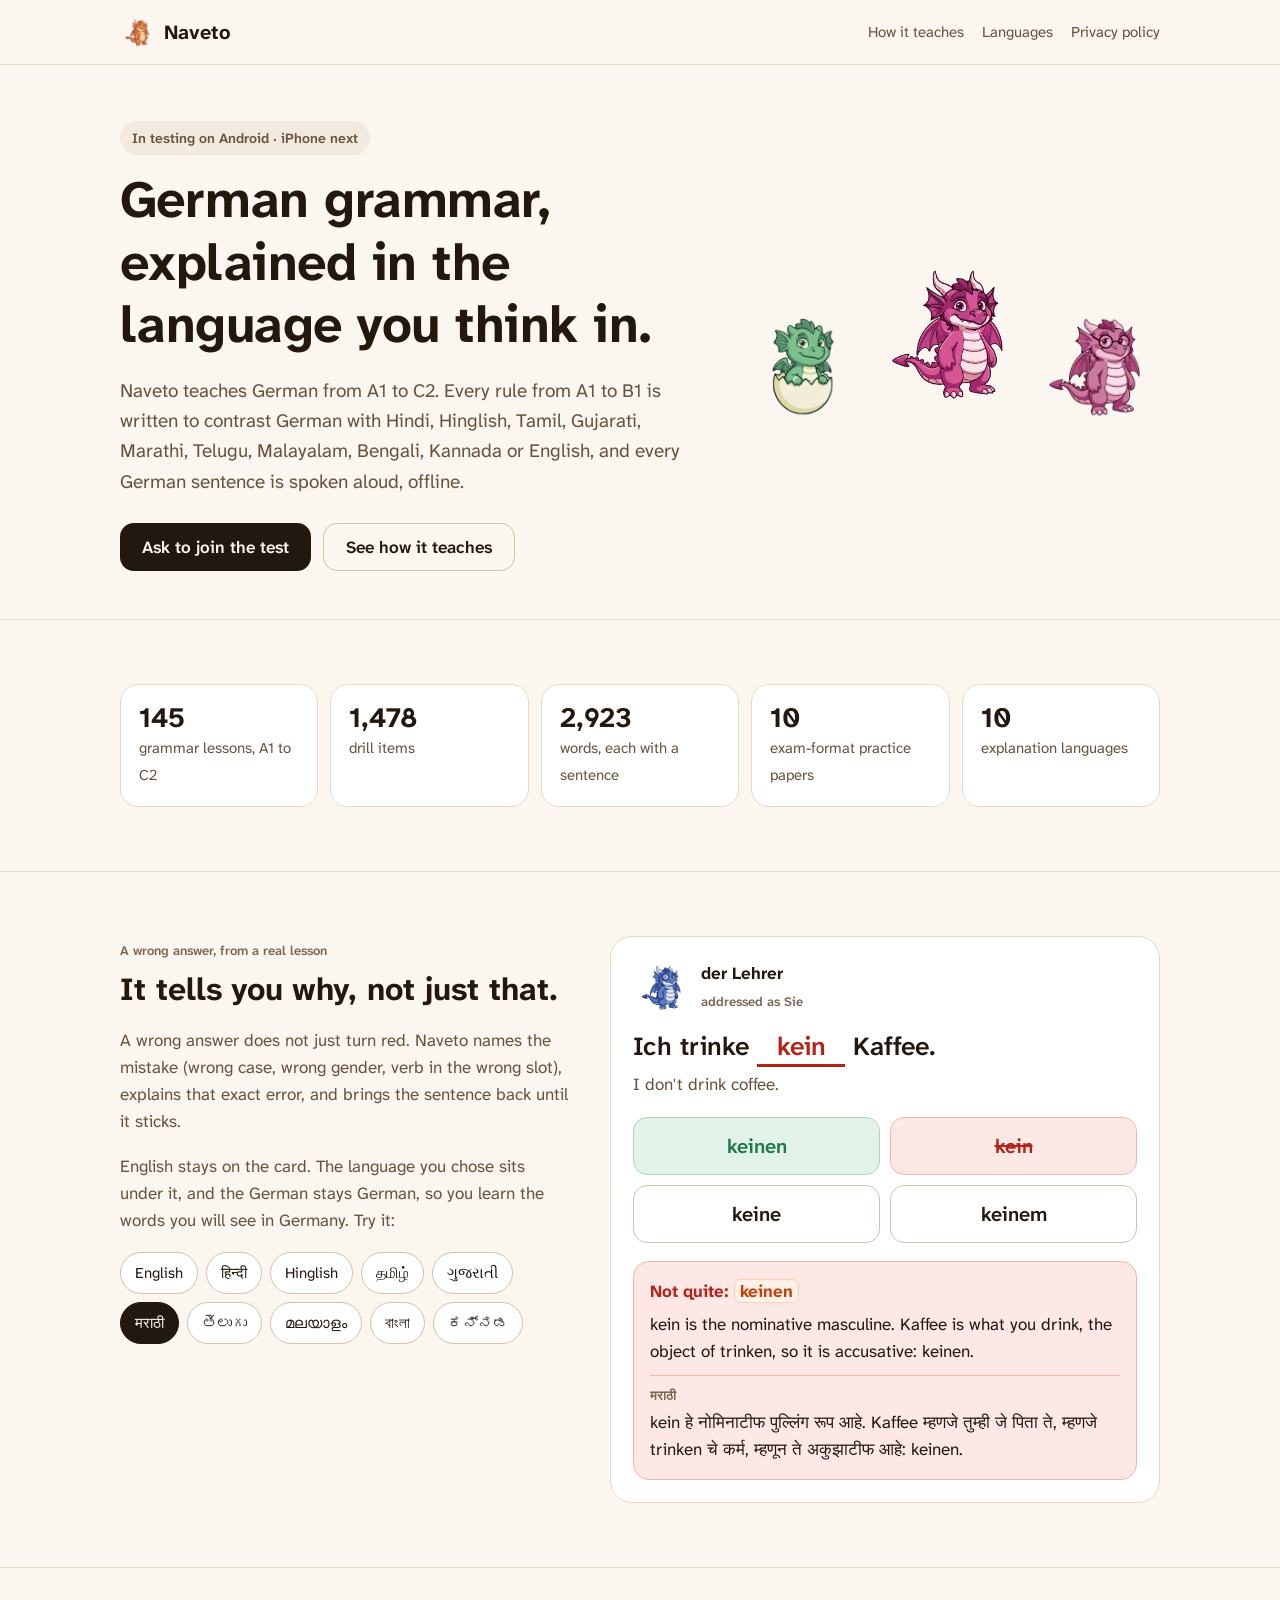
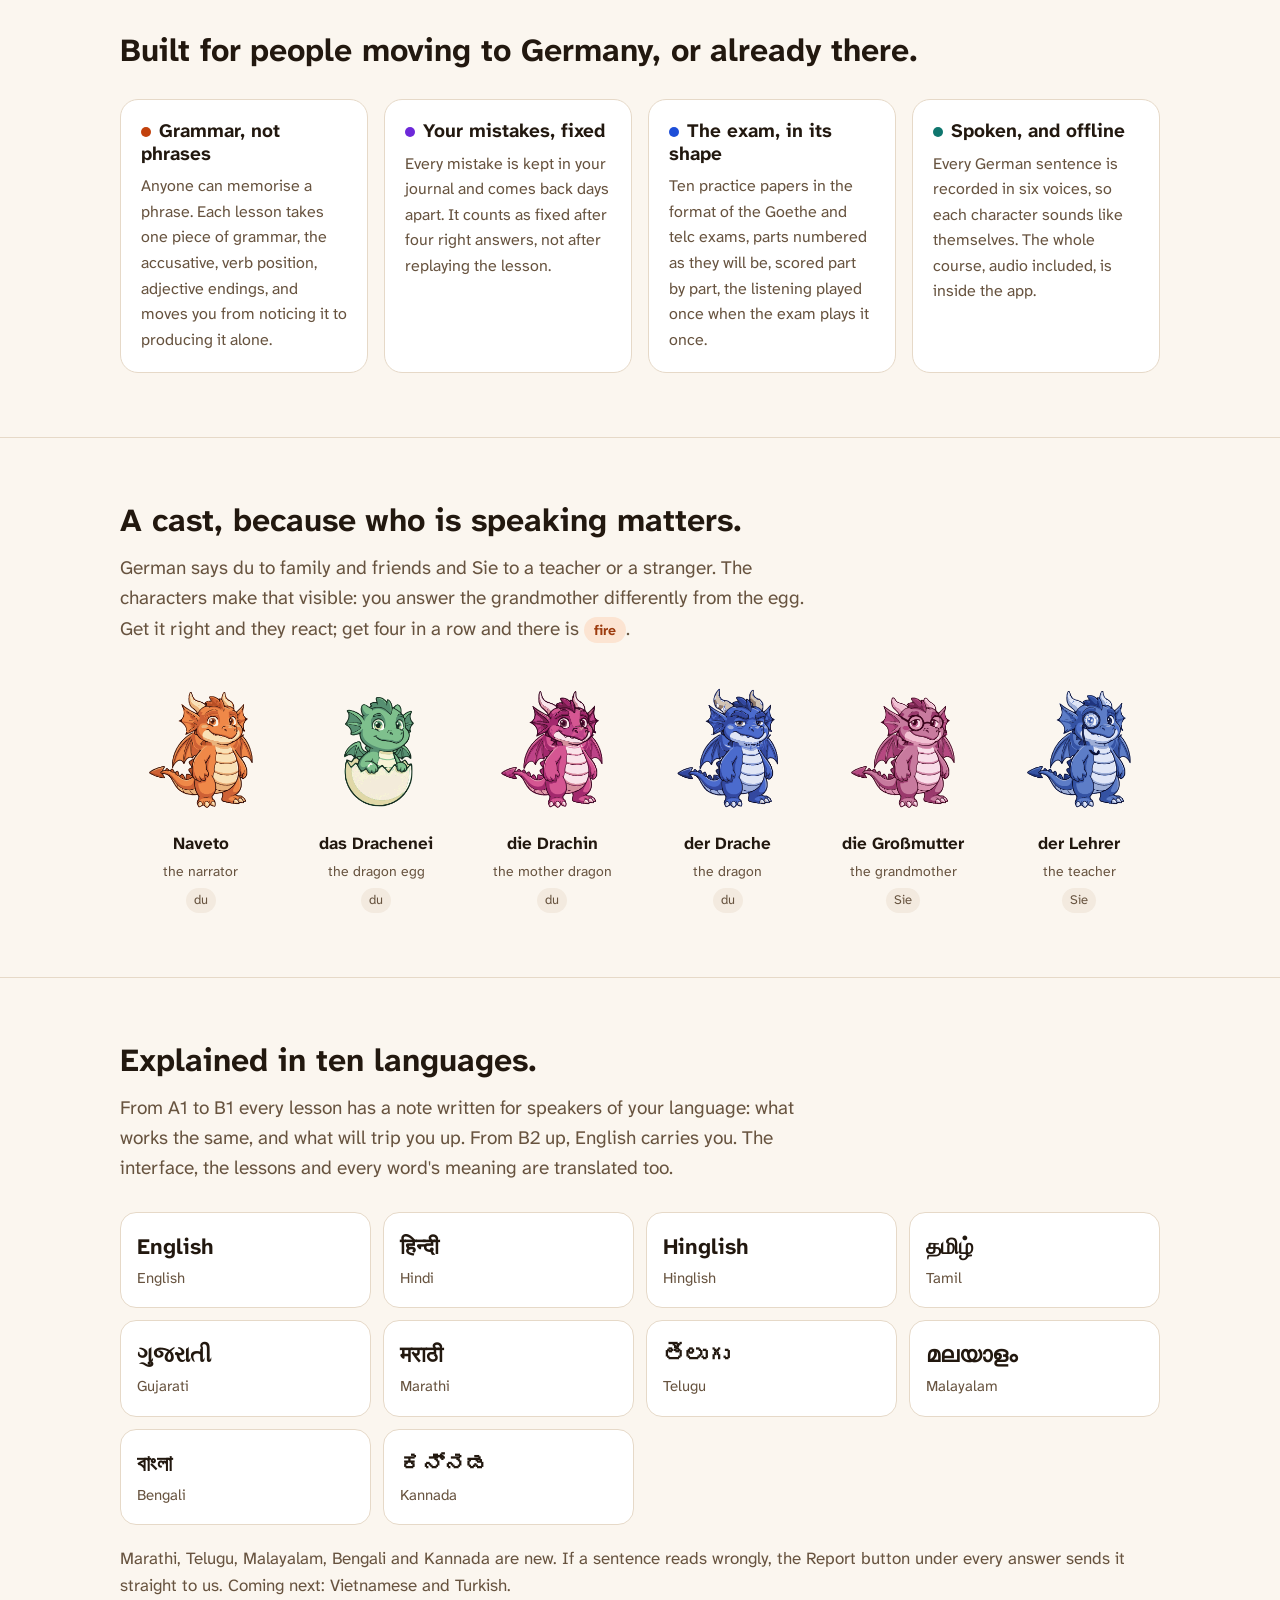
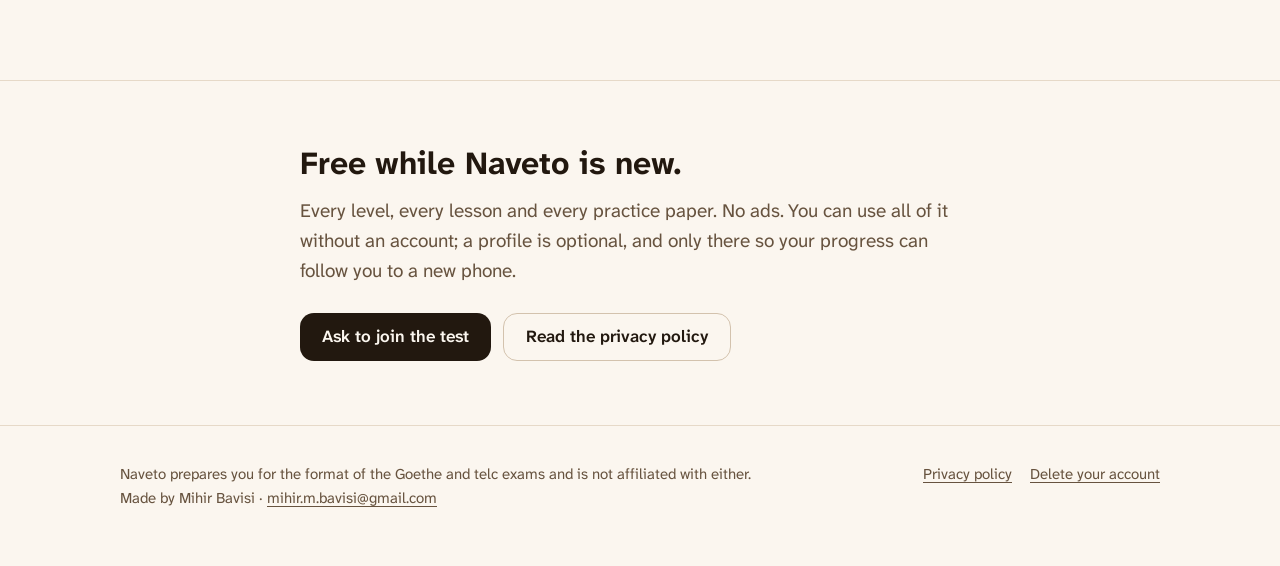
==== index.html @ dc278670 "Ten languages: Bengali and Kannada added; Vietnamese and Turkish coming Co-Authored-By: Claude Opus " ====
<!DOCTYPE html>
<html lang="en">
<head>
<meta charset="utf-8">
<meta name="viewport" content="width=device-width, initial-scale=1">
<title>Naveto: German grammar, explained in your language</title>
<meta name="description" content="Naveto teaches German grammar from A1 to C2, and explains A1 to B1 in Hindi, Marathi, Gujarati, Tamil, Telugu, Malayalam, Hinglish or English. 145 lessons, spoken aloud, offline.">
<meta name="theme-color" content="#FBF6EF" media="(prefers-color-scheme: light)">
<meta name="theme-color" content="#14110E" media="(prefers-color-scheme: dark)">
<meta property="og:title" content="Naveto: German grammar, explained in your language">
<meta property="og:description" content="A1 to C2. Explained in Hindi, Hinglish, Tamil, Gujarati, Marathi, Telugu, Malayalam, Bengali, Kannada or English.">
<meta property="og:image" content="https://naveto.mihirbavisi.com/img/drachin.png">
<link rel="icon" href="/img/naveto.png">
<link rel="stylesheet" href="/site.css">
</head>
<body>

<header class="top">
  <div class="wrap">
    <a class="brand" href="/"><img src="/img/naveto.png" alt="">Naveto</a>
    <nav class="nav" aria-label="Site">
      <a class="wide" href="#why">How it teaches</a>
      <a href="#languages">Languages</a>
      <a href="/privacy/">Privacy policy</a>
    </nav>
  </div>
</header>

<main>
<section class="hero">
  <div class="wrap">
    <div>
      <span class="pill">In testing on Android · iPhone next</span>
      <h1>German grammar, explained in the language you think in.</h1>
      <p class="lede">Naveto teaches German from A1 to C2. Every rule from A1 to B1 is
      written to contrast German with Hindi, Hinglish, Tamil, Gujarati, Marathi, Telugu, Malayalam, Bengali, Kannada or English, and every German sentence is
      spoken aloud, offline.</p>
      <div class="cta">
        <a class="btn" href="mailto:mihir.m.bavisi@gmail.com?subject=Naveto%20testing">Ask to join the test</a>
        <a class="btn ghost" href="#why">See how it teaches</a>
      </div>
    </div>
    <div class="hero-art" aria-hidden="true">
      <img src="/img/ei.png" alt="" width="300" height="300">
      <img src="/img/drachin.png" alt="" width="300" height="300">
      <img src="/img/oma.png" alt="" width="300" height="300">
    </div>
  </div>
</section>

<section aria-label="What is inside">
  <div class="wrap">
    <div class="stats">
      <div class="stat"><b>145</b><span>grammar lessons, A1 to C2</span></div>
      <div class="stat"><b>1,478</b><span>drill items</span></div>
      <div class="stat"><b>2,923</b><span>words, each with a sentence</span></div>
      <div class="stat"><b>10</b><span>exam-format practice papers</span></div>
      <div class="stat"><b>10</b><span>explanation languages</span></div>
    </div>
  </div>
</section>

<section id="why">
  <div class="wrap demo">
    <div>
      <span class="label">A wrong answer, from a real lesson</span>
      <h2 style="margin:8px 0 14px">It tells you why, not just that.</h2>
      <p class="muted">A wrong answer does not just turn red. Naveto names the mistake
      (wrong case, wrong gender, verb in the wrong slot), explains that exact error,
      and brings the sentence back until it sticks.</p>
      <p class="muted">English stays on the card. The language you chose sits under
      it, and the German stays German, so you learn the words you will see in Germany.
      Try it:</p>
      <div class="chips" role="group" aria-label="Explanation language" id="chips"></div>
    </div>
    <div class="card" aria-live="polite">
      <div class="speaker">
        <img src="/img/lehrer.png" alt="">
        <div><b>der Lehrer</b><br><span class="label">addressed as Sie</span></div>
      </div>
      <div class="sentence">Ich trinke <span class="gap">kein</span> Kaffee.</div>
      <div class="muted">I don't drink coffee.</div>
      <div class="opts">
        <div class="opt right">keinen</div>
        <div class="opt wrong">kein</div>
        <div class="opt">keine</div>
        <div class="opt">keinem</div>
      </div>
      <div class="sheet">
        <div class="verdict">Not quite: <span class="akk">keinen</span></div>
        <div>kein is the nominative masculine. Kaffee is what you drink, the object of trinken, so it is accusative: keinen.</div>
        <div class="l1" id="l1"><span class="label" id="l1-name"></span><span id="l1-text"></span></div>
      </div>
    </div>
  </div>
</section>

<section>
  <div class="wrap">
    <h2>Built for people moving to Germany, or already there.</h2>
    <div class="grid4">
      <div class="feature">
        <h3><span class="dot" style="background:var(--akk)"></span>Grammar, not phrases</h3>
        <p>Anyone can memorise a phrase. Each lesson takes one piece of grammar, the
        accusative, verb position, adjective endings, and moves you from noticing it
        to producing it alone.</p>
      </div>
      <div class="feature">
        <h3><span class="dot" style="background:var(--dat)"></span>Your mistakes, fixed</h3>
        <p>Every mistake is kept in your journal and comes back days apart. It counts
        as fixed after four right answers, not after replaying the lesson.</p>
      </div>
      <div class="feature">
        <h3><span class="dot" style="background:var(--nom)"></span>The exam, in its shape</h3>
        <p>Ten practice papers in the format of the Goethe and telc exams,
        parts numbered as they will be, scored part by part, the listening played
        once when the exam plays it once.</p>
      </div>
      <div class="feature">
        <h3><span class="dot" style="background:var(--gen)"></span>Spoken, and offline</h3>
        <p>Every German sentence is recorded in six voices, so each character sounds
        like themselves. The whole course, audio included, is inside the app.</p>
      </div>
    </div>
  </div>
</section>

<section>
  <div class="wrap">
    <h2>A cast, because who is speaking matters.</h2>
    <p class="lede" style="margin-top:12px">German says du to family and friends and Sie to a
    teacher or a stranger. The characters make that visible: you answer the grandmother
    differently from the egg. Get it right and they react; get four in a row and there
    is <span class="flame">fire</span>.</p>
    <div class="cast">
      <div class="member"><img src="/img/naveto.png" alt="" width="150" height="150"><b>Naveto</b><span>the narrator</span><br><em>du</em></div>
      <div class="member"><img src="/img/ei.png" alt="" width="150" height="150"><b>das Drachenei</b><span>the dragon egg</span><br><em>du</em></div>
      <div class="member"><img src="/img/drachin.png" alt="" width="150" height="150"><b>die Drachin</b><span>the mother dragon</span><br><em>du</em></div>
      <div class="member"><img src="/img/drache.png" alt="" width="150" height="150"><b>der Drache</b><span>the dragon</span><br><em>du</em></div>
      <div class="member"><img src="/img/oma.png" alt="" width="150" height="150"><b>die Großmutter</b><span>the grandmother</span><br><em>Sie</em></div>
      <div class="member"><img src="/img/lehrer.png" alt="" width="150" height="150"><b>der Lehrer</b><span>the teacher</span><br><em>Sie</em></div>
    </div>
  </div>
</section>

<section id="languages">
  <div class="wrap">
    <h2>Explained in ten languages.</h2>
    <p class="lede" style="margin-top:12px">From A1 to B1 every lesson has a note written for
    speakers of your language: what works the same, and what will trip you up. From B2
    up, English carries you. The interface, the lessons and every word's meaning are
    translated too.</p>
    <div class="langs" id="langs"></div>
    <p class="muted" style="margin-top:20px">Marathi, Telugu, Malayalam, Bengali and Kannada
    are new. If a sentence reads wrongly, the Report button under every answer sends it
    straight to us. Coming next: Vietnamese and Turkish.</p>
  </div>
</section>

<section>
  <div class="wrap narrow">
    <h2>Free while Naveto is new.</h2>
    <p class="lede" style="margin-top:12px">Every level, every lesson and every practice paper.
    No ads. You can use all of it without an account; a profile is optional, and only
    there so your progress can follow you to a new phone.</p>
    <div class="cta">
      <a class="btn" href="mailto:mihir.m.bavisi@gmail.com?subject=Naveto%20testing">Ask to join the test</a>
      <a class="btn ghost" href="/privacy/">Read the privacy policy</a>
    </div>
  </div>
</section>
</main>

<footer class="foot">
  <div class="wrap">
    <div>Naveto prepares you for the format of the Goethe and telc exams and is not
    affiliated with either.<br>Made by Mihir Bavisi ·
    <a href="mailto:mihir.m.bavisi@gmail.com">mihir.m.bavisi@gmail.com</a></div>
    <nav aria-label="Legal">
      <a href="/privacy/">Privacy policy</a>
      <a href="/delete-account/">Delete your account</a>
    </nav>
  </div>
</footer>

<script>
  // Real strings from the app's tables (src/content/l10n), put in by build_site.py.
  var L = [{"id": "en", "label": "English", "sub": "English", "explanation": "kein is the nominative masculine. Kaffee is what you drink, the object of trinken, so it is accusative: keinen."}, {"id": "hi", "label": "हिन्दी", "sub": "Hindi", "explanation": "kein पुल्लिंग नोमिनाटीफ़ है। Kaffee वह चीज़ है जो आप पीते हैं, यानी trinken का कर्म, इसलिए यह अकुज़ाटीफ़ है: keinen।"}, {"id": "hi-Latn", "label": "Hinglish", "sub": "Hinglish", "explanation": "kein Nominativ masculine hai. Kaffee voh cheez hai jo aap peete ho, yaani trinken ka object, isliye yeh Akkusativ hai: keinen."}, {"id": "ta", "label": "தமிழ்", "sub": "Tamil", "explanation": "kein நோமினாட்டீஃப் ஆண்பால். Kaffee நீங்கள் குடிப்பது, அதாவது trinken-இன் செயப்படுபொருள், எனவே அது அக்குஸாட்டீஃப்: keinen."}, {"id": "gu", "label": "ગુજરાતી", "sub": "Gujarati", "explanation": "kein નોમિનાટીફ પુલ્લિંગ છે. Kaffee એ છે જે તમે પીઓ છો, એટલે કે trinken નું કર્મ, તેથી તે અકુઝાટીફ છે: keinen."}, {"id": "mr", "label": "मराठी", "sub": "Marathi", "explanation": "kein हे नोमिनाटीफ पुल्लिंग रूप आहे. Kaffee म्हणजे तुम्ही जे पिता ते, म्हणजे trinken चे कर्म, म्हणून ते अकुझाटीफ आहे: keinen."}, {"id": "te", "label": "తెలుగు", "sub": "Telugu", "explanation": "kein నోమినాటీఫ్ పుంలింగం. Kaffee మీరు తాగేది, అంటే trinken కి కర్మ, కాబట్టి అది అకుజాటీఫ్: keinen."}, {"id": "ml", "label": "മലയാളം", "sub": "Malayalam", "explanation": "kein നോമിനാറ്റീഫ് പുല്ലിംഗമാണ്. Kaffee നിങ്ങൾ കുടിക്കുന്ന വസ്തുവാണ്, trinken എന്ന ക്രിയയുടെ കർമ്മം; അതുകൊണ്ട് അത് അക്കുസാറ്റീഫ് ആണ്: keinen."}, {"id": "bn", "label": "বাংলা", "sub": "Bengali", "explanation": "kein হলো নোমিনাটীফ পুংলিঙ্গ। Kaffee হলো যা আপনি পান করেন, অর্থাৎ trinken-এর কর্ম, তাই এটা আকুজাটীফ: keinen।"}, {"id": "kn", "label": "ಕನ್ನಡ", "sub": "Kannada", "explanation": "kein ಎಂಬುದು ನೋಮಿನಾಟೀಫ್ ಪುಲ್ಲಿಂಗ. Kaffee ನೀವು ಕುಡಿಯುವ ವಸ್ತು, trinken ನ ಕರ್ಮ, ಹಾಗಾಗಿ ಅದು ಅಕುಜಾಟೀಫ್: keinen."}];
  var chips = document.getElementById('chips'), langs = document.getElementById('langs');
  function show(id) {
    var l = L.find(function (x) { return x.id === id; });
    document.getElementById('l1').hidden = id === 'en';
    document.getElementById('l1-name').textContent = l.label;
    document.getElementById('l1-text').textContent = l.explanation || '';
    document.getElementById('l1-text').lang = id;
    Array.prototype.forEach.call(chips.children, function (c) {
      c.setAttribute('aria-pressed', String(c.dataset.id === id));
    });
  }
  L.forEach(function (l) {
    var b = document.createElement('button');
    b.className = 'chip'; b.type = 'button'; b.dataset.id = l.id; b.lang = l.id;
    b.textContent = l.label;
    b.addEventListener('click', function () { show(l.id); });
    chips.appendChild(b);
    var d = document.createElement('div');
    d.className = 'lang';
    d.innerHTML = '<b></b><span></span>';
    d.firstChild.textContent = l.label; d.firstChild.lang = l.id;
    d.lastChild.textContent = l.sub;
    langs.appendChild(d);
  });
  show('mr');
</script>
</body>
</html>
---- site.css ----
/* naveto-site: the app's own design (Direction A, "Paper & Ember", 5 Oct 2026).
   Tokens copied from src/ui/tokens/colors.ts; ember is for rewards only. */
@font-face { font-family: "Atkinson"; src: url("/fonts/AtkinsonHyperlegibleNext-Regular.ttf") format("truetype"); font-weight: 400; font-display: swap; }
@font-face { font-family: "Atkinson"; src: url("/fonts/AtkinsonHyperlegibleNext-SemiBold.ttf") format("truetype"); font-weight: 600; font-display: swap; }
@font-face { font-family: "Atkinson"; src: url("/fonts/AtkinsonHyperlegibleNext-Bold.ttf") format("truetype"); font-weight: 700; font-display: swap; }

:root {
  color-scheme: light dark;
  --bg: #FBF6EF; --surface: #FFFFFF; --surface2: #F3EADF; --surface3: #E6D9C8;
  --border: #E6D9C8; --border-strong: #D3C2AD;
  --text: #22180F; --muted: #67533F; --faint: #7A6652;
  --ink: #22180F; --on-ink: #FBF6EF; --on-ink-muted: #E9D9C6;
  --ember: #C24E17; --ember-deep: #9C3B0E; --ember-soft: #FCE4D2;
  --akk: #C2410C; --akk-bg: #FFF1E8; --akk-br: #FED0AE;
  --nom: #1D4ED8; --nom-bg: #EFF4FF;
  --dat: #6D28D9; --dat-bg: #F3EEFF;
  --gen: #0F766E; --gen-bg: #E9F6F4;
  --ok: #1E7A4C; --ok-bg: #E2F2E8; --ok-br: #A9D8BC;
  --bad: #B42318; --bad-bg: #FDE8E5; --bad-br: #F4B4AC;
  --radius: 18px;
  --font: "Atkinson", -apple-system, BlinkMacSystemFont, "Segoe UI", Roboto,
          "Noto Sans", "Noto Sans Devanagari", "Noto Sans Gujarati", "Noto Sans Tamil",
          "Noto Sans Telugu", "Noto Sans Malayalam", sans-serif;
}
@media (prefers-color-scheme: dark) {
  :root {
    --bg: #14110E; --surface: #201A15; --surface2: #2B241D; --surface3: #3A3128;
    --border: #3A3128; --border-strong: #57493B;
    --text: #F7F0E6; --muted: #C4B4A2; --faint: #A49482;
    --ink: #F7F0E6; --on-ink: #14110E; --on-ink-muted: #4E4134;
    --ember: #F08A4B; --ember-deep: #F5A46B; --ember-soft: #3A2312;
    --akk: #FDA36B; --akk-bg: #38210F; --akk-br: #6B3D1B;
    --nom: #8FADFF; --nom-bg: #1B2540;
    --dat: #BFA4FF; --dat-bg: #291C42;
    --gen: #5FCBBB; --gen-bg: #10312C;
    --ok: #6FD08C; --ok-bg: #123020; --ok-br: #1F5637;
    --bad: #F58A8A; --bad-bg: #3A1717; --bad-br: #6B2626;
  }
}

* { box-sizing: border-box; }
html { -webkit-text-size-adjust: 100%; }
body {
  margin: 0; background: var(--bg); color: var(--text);
  font-family: var(--font); font-size: 17px; line-height: 1.6;
}
a { color: var(--text); text-underline-offset: 3px; }
img { max-width: 100%; height: auto; display: block; }
.wrap { max-width: 1080px; margin: 0 auto; padding: 0 20px; }
.narrow { max-width: 720px; }

/* header */
.top { border-bottom: 1px solid var(--border); background: var(--bg); }
.top .wrap { display: flex; align-items: center; justify-content: space-between; gap: 16px; min-height: 64px; }
.brand { display: flex; align-items: center; gap: 10px; font-weight: 700; font-size: 20px; text-decoration: none; }
.brand img { width: 34px; height: 34px; object-fit: contain; }
.nav { display: flex; gap: 18px; flex-wrap: wrap; font-size: 15px; }
.nav a { text-decoration: none; color: var(--muted); }
.nav a:hover, .nav a[aria-current="page"] { color: var(--text); }

/* type */
h1, h2, h3 { line-height: 1.2; margin: 0; }
h1 { font-size: clamp(32px, 5.4vw, 52px); font-weight: 700; letter-spacing: -0.01em; }
h2 { font-size: clamp(24px, 3.4vw, 32px); font-weight: 700; }
h3 { font-size: 19px; font-weight: 700; }
.lede { font-size: 19px; color: var(--muted); max-width: 36em; }
.label { font-size: 13px; color: var(--faint); font-weight: 600; }
.muted { color: var(--muted); }
section { padding: 64px 0; }
section + section { border-top: 1px solid var(--border); }

/* hero */
.hero { padding: 56px 0 48px; }
.hero .wrap { display: grid; grid-template-columns: 1.15fr 0.85fr; gap: 40px; align-items: center; }
.hero h1 { margin: 14px 0 18px; }
.hero-art { display: grid; grid-template-columns: 1fr 1.25fr 1fr; align-items: end; gap: 0; }
.hero-art img { width: 100%; }
.hero-art img:nth-child(2) { transform: translateY(-14px); }
.pill { display: inline-flex; align-items: center; gap: 8px; padding: 6px 12px; border-radius: 999px;
  background: var(--surface2); color: var(--muted); font-size: 14px; font-weight: 600; }
.cta { display: flex; flex-wrap: wrap; gap: 12px; align-items: center; margin-top: 26px; }
.btn { display: inline-flex; align-items: center; justify-content: center; min-height: 48px; padding: 0 22px;
  border-radius: 14px; background: var(--ink); color: var(--on-ink); font-weight: 600; text-decoration: none; }
.btn.ghost { background: transparent; color: var(--text); border: 1px solid var(--border-strong); }

/* numbers */
.stats { display: grid; grid-template-columns: repeat(5, 1fr); gap: 12px; }
.stat { background: var(--surface); border: 1px solid var(--border); border-radius: var(--radius); padding: 18px; }
.stat b { display: block; font-size: 28px; line-height: 1.1; }
.stat span { color: var(--muted); font-size: 15px; }

/* the lesson card mock */
.demo { display: grid; grid-template-columns: 0.9fr 1.1fr; gap: 40px; align-items: start; }
.card { background: var(--surface); border: 1px solid var(--border); border-radius: 22px; padding: 22px; }
.speaker { display: flex; gap: 12px; align-items: center; margin-bottom: 14px; }
.speaker img { width: 56px; height: 56px; object-fit: contain; }
.sentence { font-size: 26px; font-weight: 600; line-height: 1.35; margin: 6px 0 4px; }
.gap { display: inline-block; min-width: 3.4em; border-bottom: 3px solid var(--bad); color: var(--bad); text-align: center; }
.opts { display: grid; grid-template-columns: 1fr 1fr; gap: 10px; margin: 18px 0; }
.opt { border: 1px solid var(--border-strong); border-radius: 14px; padding: 12px; text-align: center; font-size: 20px; font-weight: 600; background: var(--surface); }
.opt.wrong { border-color: var(--bad-br); background: var(--bad-bg); color: var(--bad); text-decoration: line-through; }
.opt.right { border-color: var(--ok-br); background: var(--ok-bg); color: var(--ok); }
.sheet { border-radius: 16px; background: var(--bad-bg); border: 1px solid var(--bad-br); padding: 16px; }
.sheet .verdict { color: var(--bad); font-weight: 700; margin-bottom: 6px; }
.sheet .l1 { margin-top: 10px; padding-top: 10px; border-top: 1px solid var(--bad-br); }
.sheet .l1 .label { display: block; margin-bottom: 2px; }
.akk { color: var(--akk); background: var(--akk-bg); border: 1px solid var(--akk-br); border-radius: 6px; padding: 0 5px; font-weight: 700; }
.chips { display: flex; flex-wrap: wrap; gap: 8px; margin: 18px 0 8px; }
.chip { font: inherit; font-size: 15px; padding: 8px 14px; border-radius: 999px; border: 1px solid var(--border-strong);
  background: var(--surface); color: var(--text); cursor: pointer; }
.chip[aria-pressed="true"] { background: var(--ink); color: var(--on-ink); border-color: var(--ink); }
.chip small { color: inherit; opacity: .7; margin-left: 4px; }

/* features */
.grid4 { display: grid; grid-template-columns: repeat(4, 1fr); gap: 16px; margin-top: 28px; }
.feature { background: var(--surface); border: 1px solid var(--border); border-radius: var(--radius); padding: 20px; }
.feature p { margin: 8px 0 0; color: var(--muted); font-size: 16px; }
.dot { width: 10px; height: 10px; border-radius: 50%; display: inline-block; margin-right: 8px; vertical-align: middle; }

/* cast */
.cast { display: grid; grid-template-columns: repeat(6, 1fr); gap: 14px; margin-top: 28px; }
.member { text-align: center; }
.member img { width: 100%; max-width: 150px; margin: 0 auto 8px; aspect-ratio: 1; object-fit: contain; }
.member b { display: block; }
.member span { color: var(--muted); font-size: 14px; }
.member em { display: inline-block; margin-top: 4px; font-style: normal; font-size: 13px; padding: 2px 8px; border-radius: 999px; background: var(--surface2); color: var(--muted); }

/* languages */
.langs { display: grid; grid-template-columns: repeat(4, 1fr); gap: 12px; margin-top: 28px; }
.lang { background: var(--surface); border: 1px solid var(--border); border-radius: 16px; padding: 16px; }
.lang b { display: block; font-size: 22px; }
.lang span { color: var(--muted); font-size: 15px; }

/* fire: a reward, so ember */
.flame { color: var(--ember-deep); background: var(--ember-soft); border-radius: 999px; padding: 4px 10px; font-weight: 700; font-size: 14px; }

/* footer */
.foot { border-top: 1px solid var(--border); padding: 36px 0 56px; color: var(--muted); font-size: 15px; }
.foot .wrap { display: flex; flex-wrap: wrap; gap: 12px 28px; justify-content: space-between; }
.foot nav { display: flex; gap: 18px; flex-wrap: wrap; }
.foot a { color: var(--muted); }

/* documents (privacy, deletion) */
.doc { padding: 40px 0 72px; }
.doc h1 { font-size: clamp(28px, 4.4vw, 38px); margin-bottom: 6px; }
.doc h2 { font-size: 21px; margin: 2.2rem 0 .6rem; }
.doc .sub { color: var(--muted); margin: 0 0 2rem; }
.doc ul, .doc ol { padding-left: 1.25rem; }
.doc li { margin-bottom: .5rem; }
.doc table { border-collapse: collapse; width: 100%; margin: 1rem 0; font-size: 15px; }
.doc th, .doc td { text-align: left; padding: .6rem .7rem .6rem 0; border-bottom: 1px solid var(--border); vertical-align: top; }
.doc th { font-size: 13px; color: var(--faint); font-weight: 600; }
.doc code { background: var(--surface2); padding: .1rem .35rem; border-radius: 4px; font-size: .9em; }
.doc hr { border: 0; border-top: 1px solid var(--border); margin: 2.5rem 0 0; }
.doc .foot-note { color: var(--muted); font-size: 15px; margin-top: 1.5rem; }
.doc a { color: var(--text); }

@media (max-width: 900px) {
  .hero .wrap, .demo { grid-template-columns: 1fr; }
  .hero-art { max-width: 420px; }
  .stats { grid-template-columns: repeat(2, 1fr); }
  .grid4 { grid-template-columns: 1fr 1fr; }
  .cast { grid-template-columns: repeat(3, 1fr); }
  .langs { grid-template-columns: repeat(2, 1fr); }
}
@media (max-width: 560px) {
  body { font-size: 16px; }
  section { padding: 48px 0; }
  .nav { gap: 14px; font-size: 14px; flex-wrap: nowrap; }
  .nav .wide { display: none; }
  .grid4 { grid-template-columns: 1fr; }
  .sentence { font-size: 22px; }
}
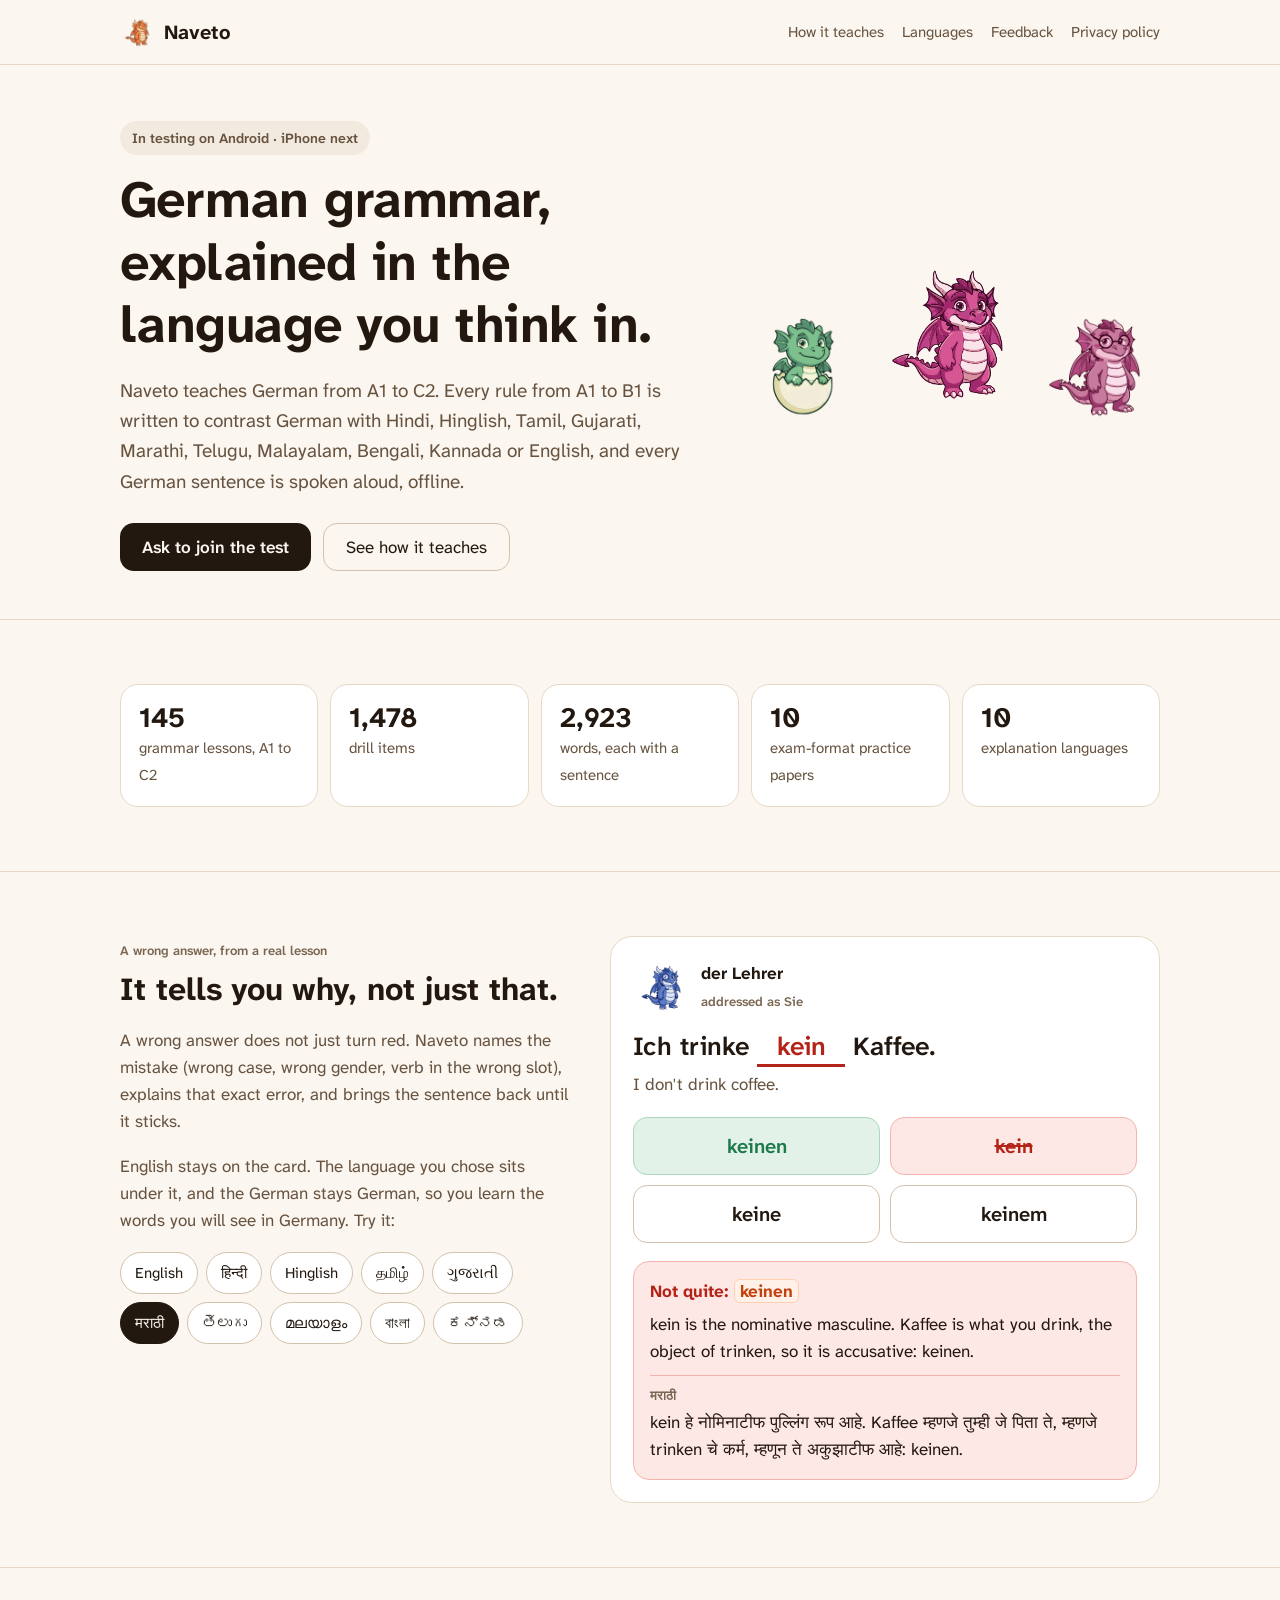
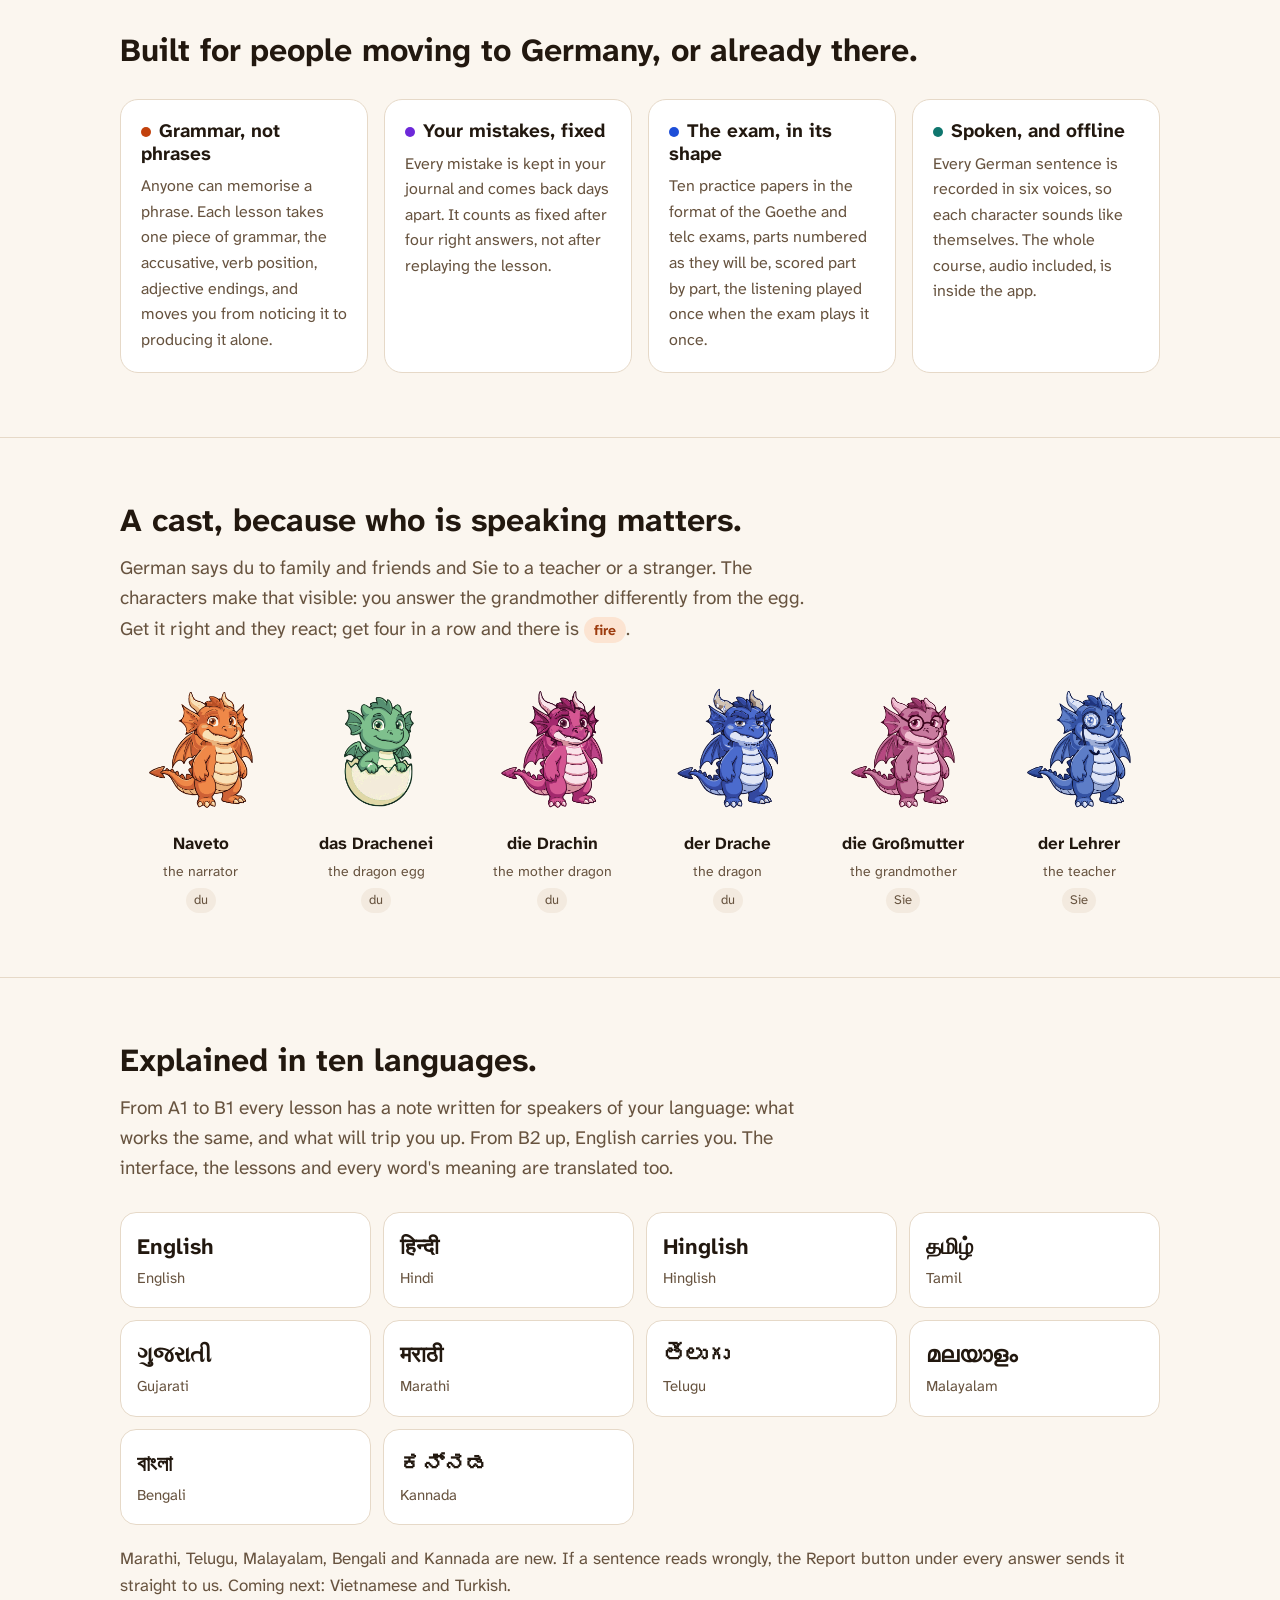
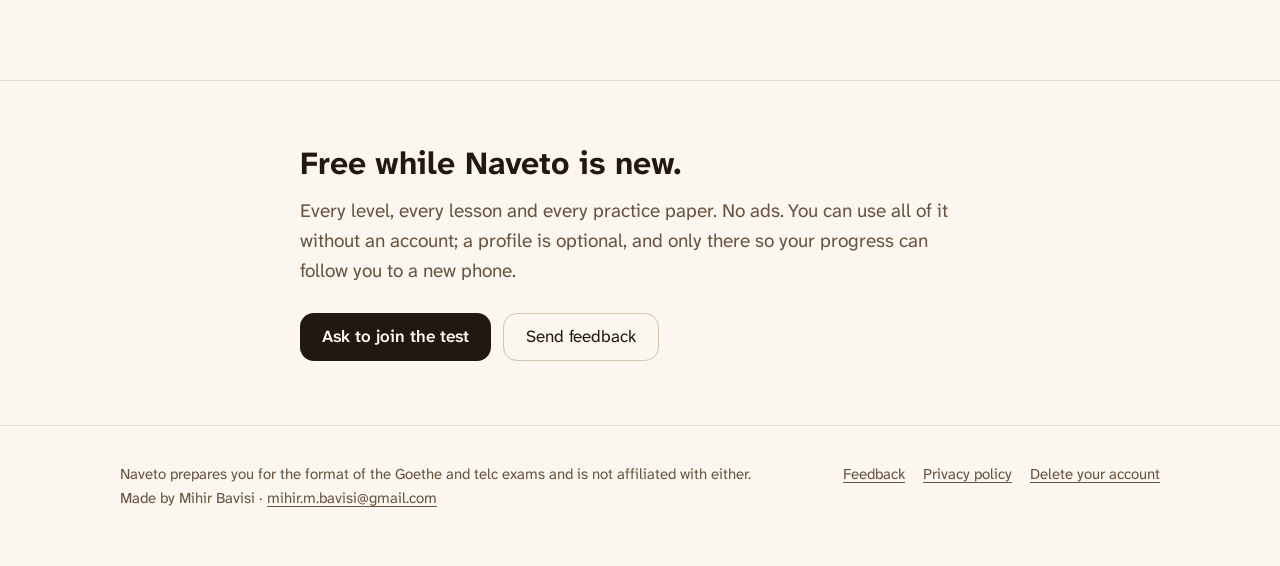
==== commit 3f9ce1da: "Feedback form at /feedback/; privacy policy section 8 Co-Authored-By: Claude Opus 5.5 <noreply@anthr" ====
--- a/index.html
+++ b/index.html
@@ -4,7 +4,7 @@
 <meta charset="utf-8">
 <meta name="viewport" content="width=device-width, initial-scale=1">
 <title>Naveto: German grammar, explained in your language</title>
-<meta name="description" content="Naveto teaches German grammar from A1 to C2, and explains A1 to B1 in Hindi, Marathi, Gujarati, Tamil, Telugu, Malayalam, Hinglish or English. 145 lessons, spoken aloud, offline.">
+<meta name="description" content="Naveto teaches German grammar from A1 to C2, and explains A1 to B1 in Hindi, Hinglish, Tamil, Gujarati, Marathi, Telugu, Malayalam, Bengali, Kannada or English. 145 lessons, spoken aloud, offline.">
 <meta name="theme-color" content="#FBF6EF" media="(prefers-color-scheme: light)">
 <meta name="theme-color" content="#14110E" media="(prefers-color-scheme: dark)">
 <meta property="og:title" content="Naveto: German grammar, explained in your language">
@@ -21,7 +21,8 @@
     <nav class="nav" aria-label="Site">
       <a class="wide" href="#why">How it teaches</a>
       <a href="#languages">Languages</a>
-      <a href="/privacy/">Privacy policy</a>
+      <a href="/feedback/">Feedback</a>
+      <a class="wide" href="/privacy/">Privacy policy</a>
     </nav>
   </div>
 </header>
@@ -165,7 +166,7 @@
     there so your progress can follow you to a new phone.</p>
     <div class="cta">
       <a class="btn" href="mailto:mihir.m.bavisi@gmail.com?subject=Naveto%20testing">Ask to join the test</a>
-      <a class="btn ghost" href="/privacy/">Read the privacy policy</a>
+      <a class="btn ghost" href="/feedback/">Send feedback</a>
     </div>
   </div>
 </section>
@@ -177,6 +178,7 @@
     affiliated with either.<br>Made by Mihir Bavisi ·
     <a href="mailto:mihir.m.bavisi@gmail.com">mihir.m.bavisi@gmail.com</a></div>
     <nav aria-label="Legal">
+      <a href="/feedback/">Feedback</a>
       <a href="/privacy/">Privacy policy</a>
       <a href="/delete-account/">Delete your account</a>
     </nav>
--- a/site.css
+++ b/site.css
@@ -20,7 +20,7 @@
   --radius: 18px;
   --font: "Atkinson", -apple-system, BlinkMacSystemFont, "Segoe UI", Roboto,
           "Noto Sans", "Noto Sans Devanagari", "Noto Sans Gujarati", "Noto Sans Tamil",
-          "Noto Sans Telugu", "Noto Sans Malayalam", sans-serif;
+          "Noto Sans Telugu", "Noto Sans Malayalam", "Noto Sans Bengali", "Noto Sans Kannada", sans-serif;
 }
 @media (prefers-color-scheme: dark) {
   :root {
@@ -171,3 +171,33 @@
   .grid4 { grid-template-columns: 1fr; }
   .sentence { font-size: 22px; }
 }
+
+/* the feedback form (/feedback/) */
+/* [hidden] must win over a class that sets display (.form is a grid). */
+[hidden] { display: none !important; }
+.form .group { display: grid; gap: 18px; }
+.form { display: grid; gap: 18px; margin-top: 8px; }
+.form fieldset { border: 0; padding: 0; margin: 0; }
+.form legend { font-weight: 600; margin-bottom: 8px; padding: 0; }
+.kinds { display: flex; flex-wrap: wrap; gap: 8px; }
+.kinds legend { width: 100%; }
+.kinds label { display: inline-flex; align-items: center; gap: 8px; padding: 8px 14px; border-radius: 999px;
+  border: 1px solid var(--border-strong); background: var(--surface); cursor: pointer; font-size: 15px; }
+.kinds label:has(input:checked) { background: var(--ink); color: var(--on-ink); border-color: var(--ink); }
+.kinds input { accent-color: var(--ember); margin: 0; }
+.field { display: grid; gap: 6px; font-weight: 600; }
+.field .row { display: flex; gap: 18px; font-weight: 400; }
+.field .row label { display: inline-flex; gap: 6px; align-items: center; }
+.form textarea, .form input:not([type="radio"]), .form select {
+  font: inherit; font-weight: 400; color: var(--text); background: var(--surface);
+  border: 1px solid var(--border-strong); border-radius: 12px; padding: 10px 12px; width: 100%; }
+.form textarea:focus, .form input:focus, .form select:focus { outline: 2px solid var(--ember); outline-offset: 1px; }
+.form .two { display: grid; grid-template-columns: 1fr 1fr; gap: 16px; }
+.form .fine { color: var(--muted); font-size: 14px; margin: 0; }
+.form .btn { border: 0; cursor: pointer; font: inherit; font-weight: 600; justify-self: start; min-width: 160px; }
+.form .btn:disabled { opacity: .6; cursor: default; }
+.btn.ghost { cursor: pointer; font: inherit; }
+.note { margin: 0; padding: 10px 14px; border-radius: 12px; background: var(--surface2); }
+.note.bad { background: var(--bad-bg); color: var(--bad); border: 1px solid var(--bad-br); }
+.trap { position: absolute; left: -9999px; width: 1px; height: 1px; overflow: hidden; }
+@media (max-width: 560px) { .form .two { grid-template-columns: 1fr; } }
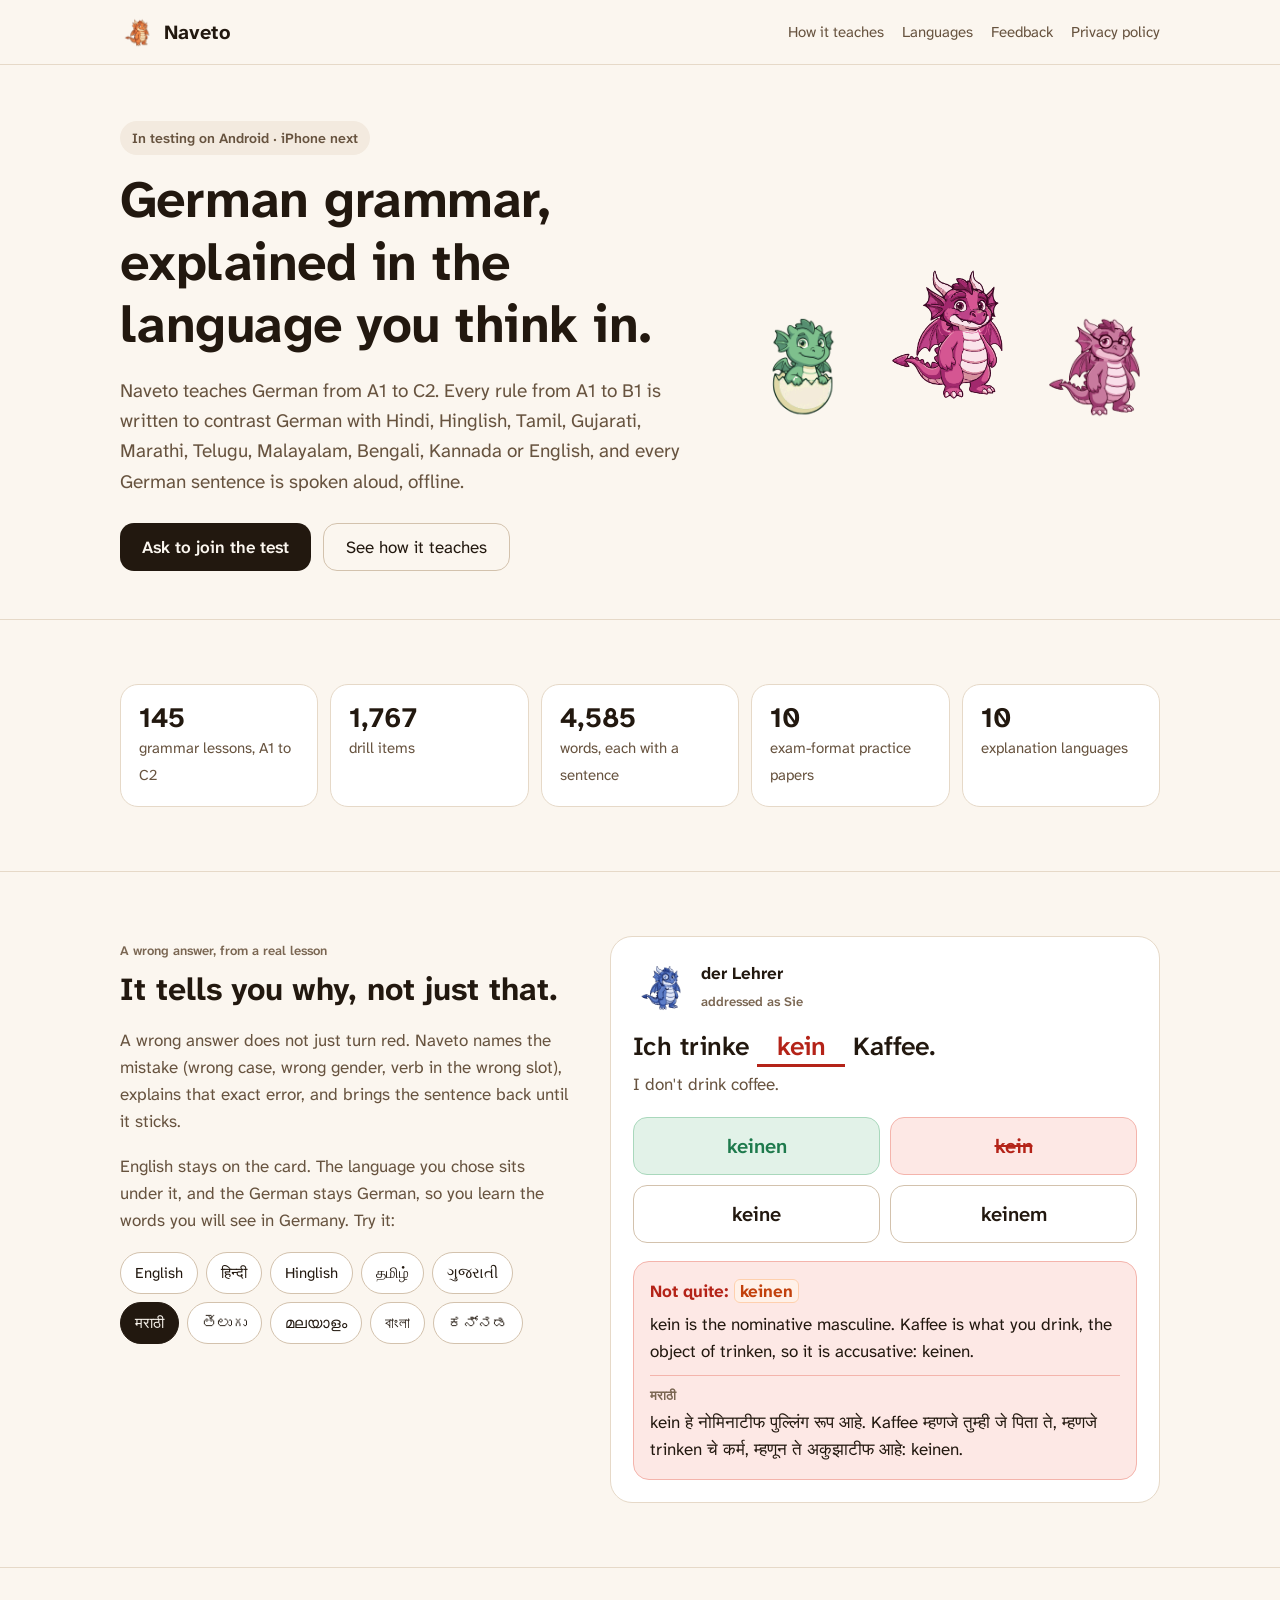
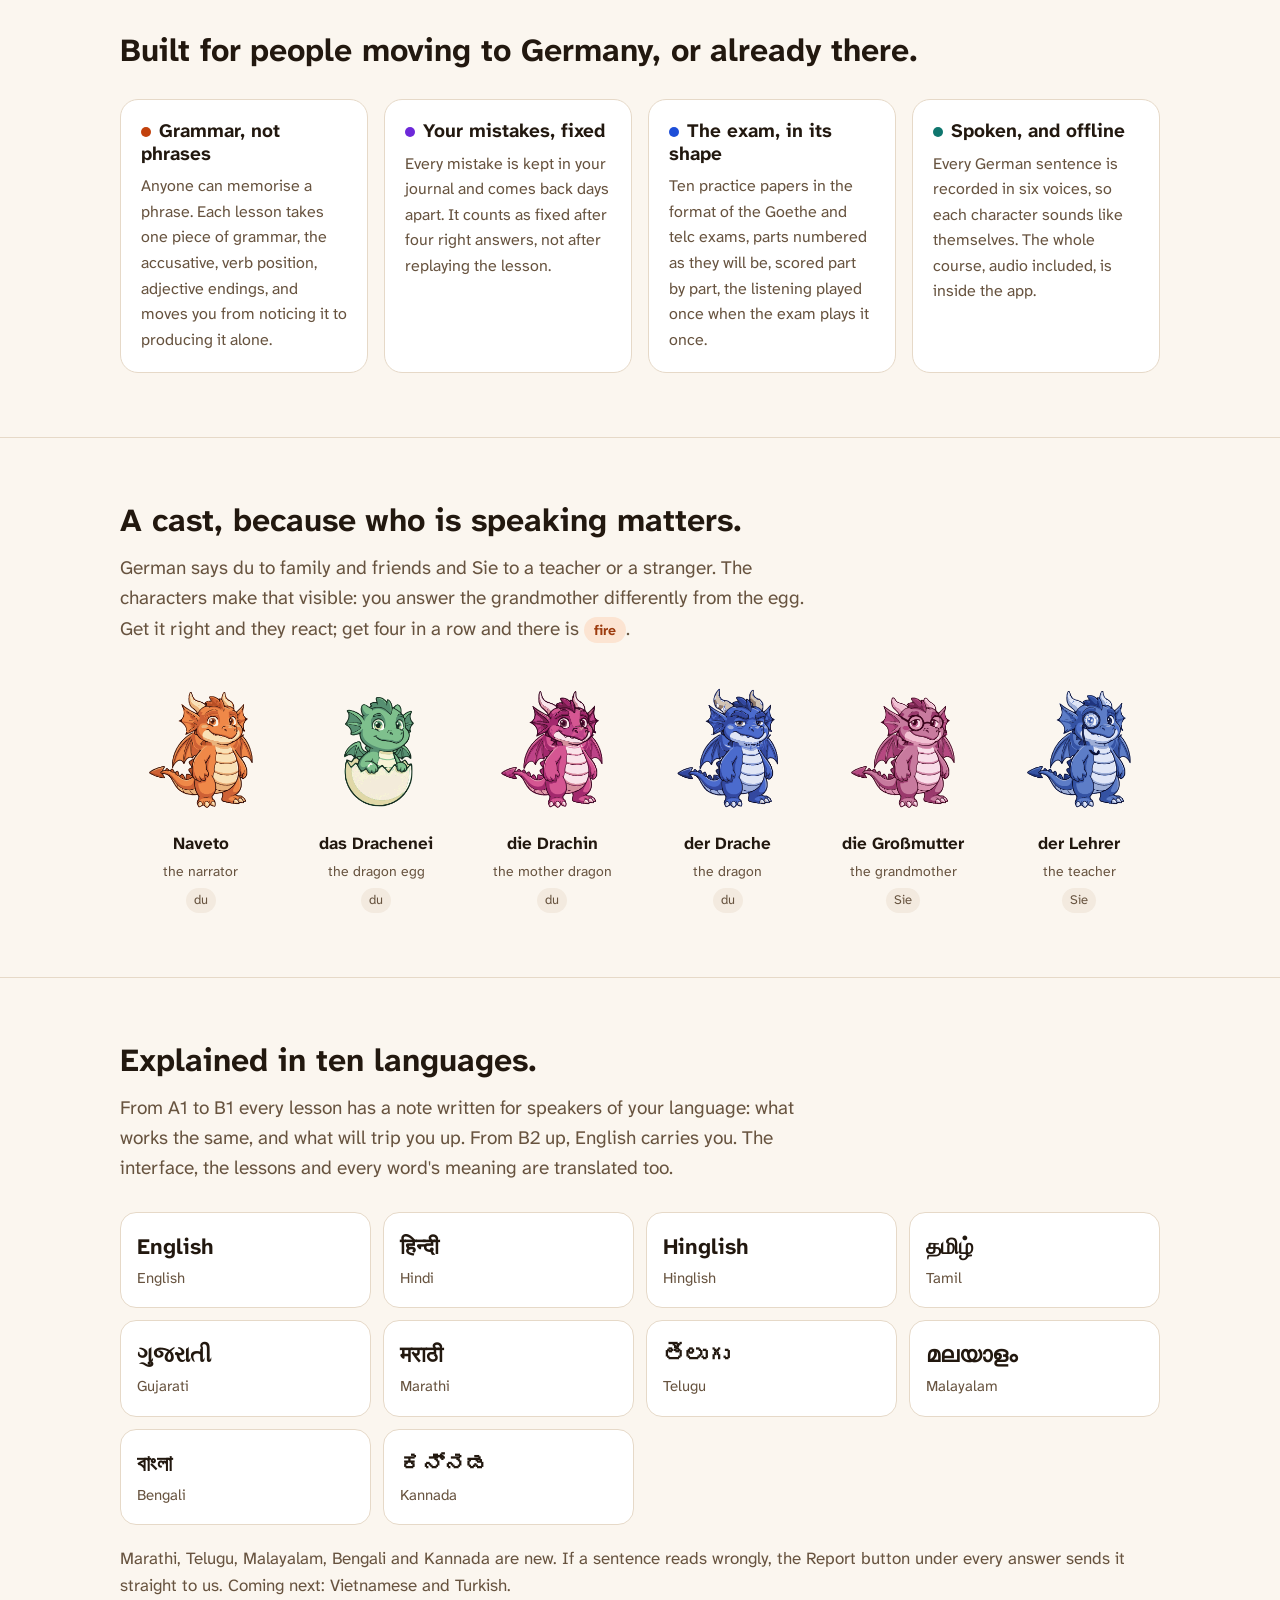
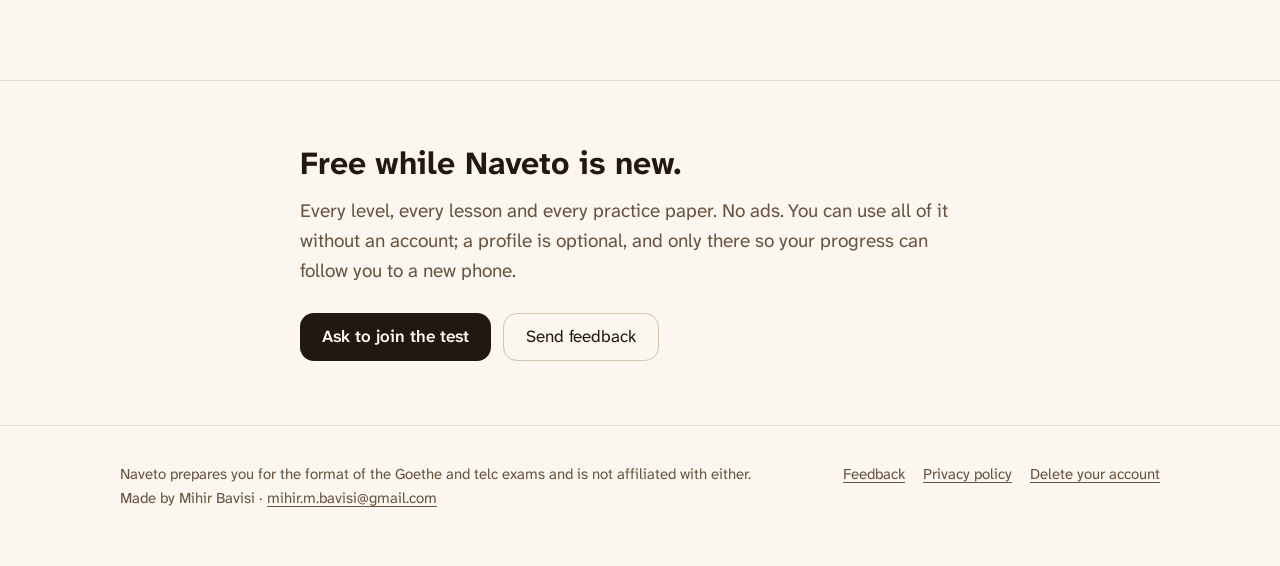
==== commit c8306666: "Policy 25 Oct 2026: speaking partner, iPhone speech recognition, report attachments; feedback page t" ====
--- a/index.html
+++ b/index.html
@@ -53,8 +53,8 @@
   <div class="wrap">
     <div class="stats">
       <div class="stat"><b>145</b><span>grammar lessons, A1 to C2</span></div>
-      <div class="stat"><b>1,478</b><span>drill items</span></div>
-      <div class="stat"><b>2,923</b><span>words, each with a sentence</span></div>
+      <div class="stat"><b>1,767</b><span>drill items</span></div>
+      <div class="stat"><b>4,585</b><span>words, each with a sentence</span></div>
       <div class="stat"><b>10</b><span>exam-format practice papers</span></div>
       <div class="stat"><b>10</b><span>explanation languages</span></div>
     </div>
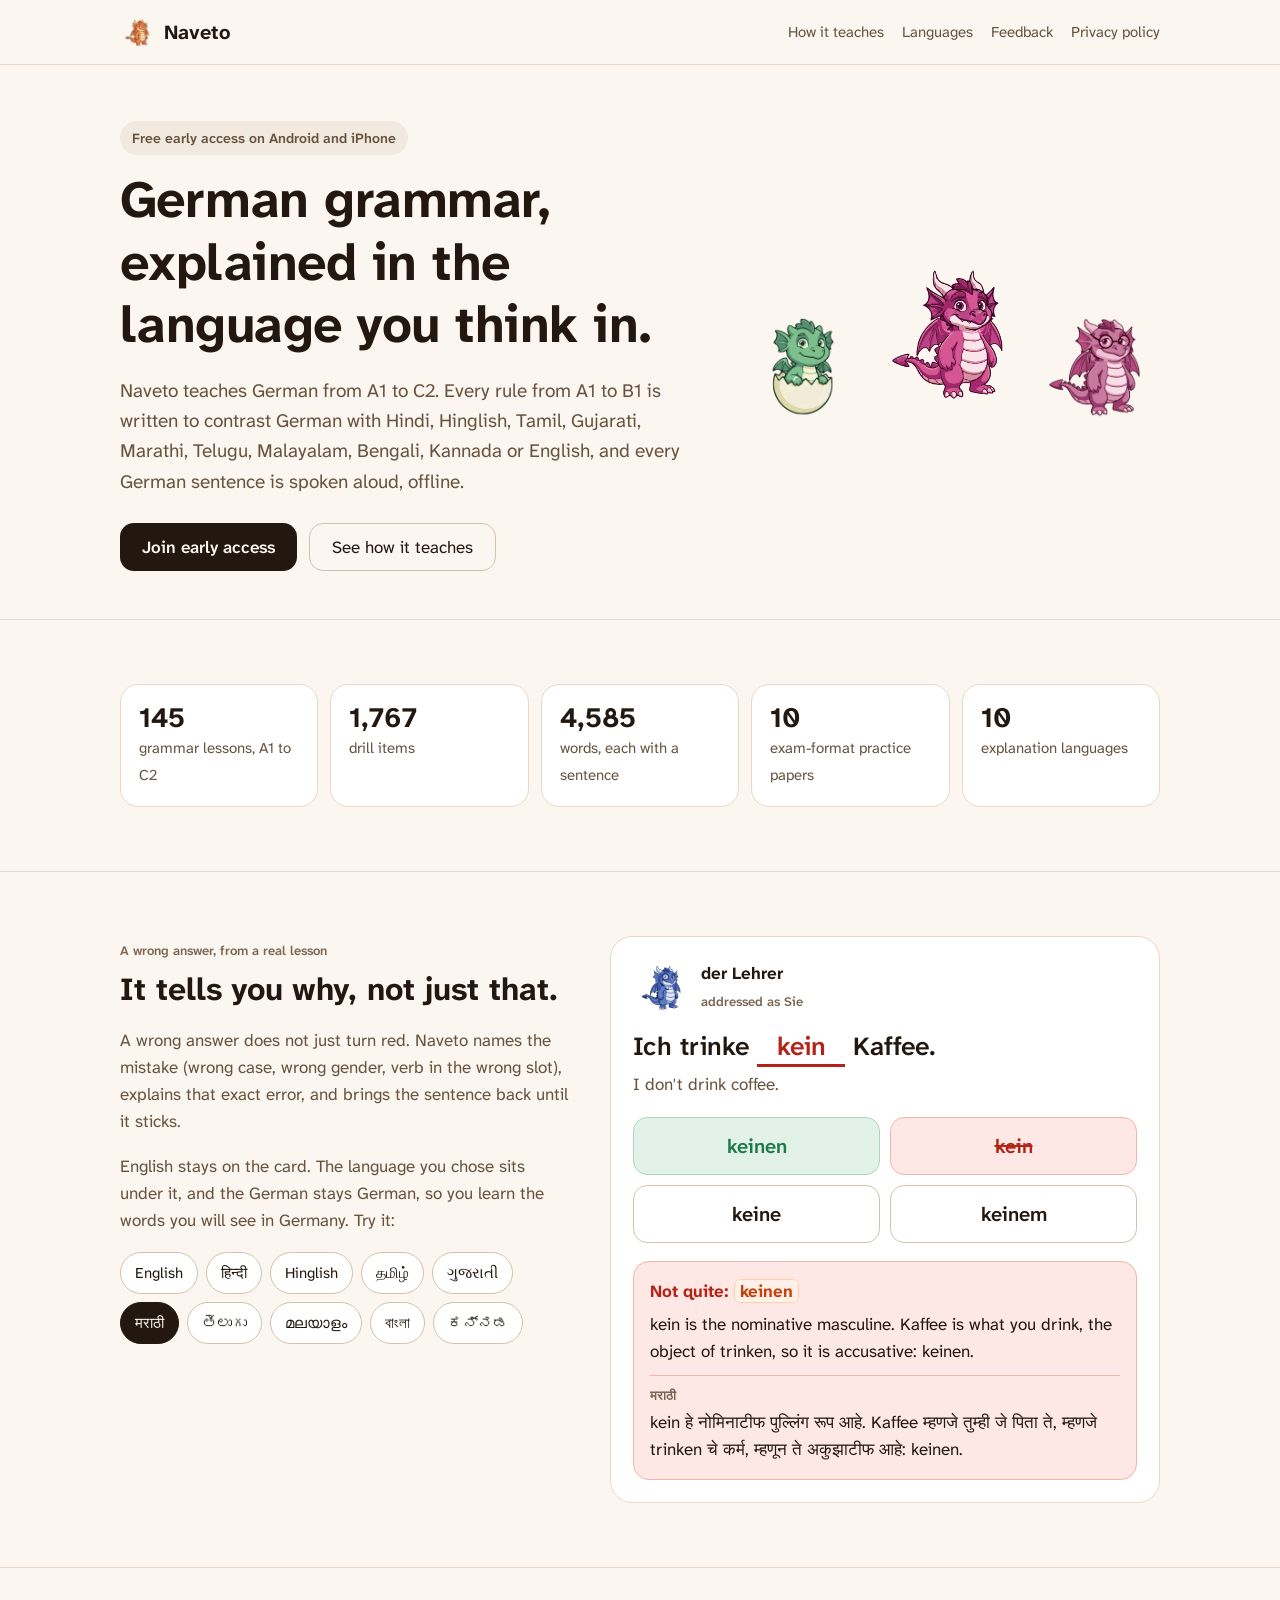
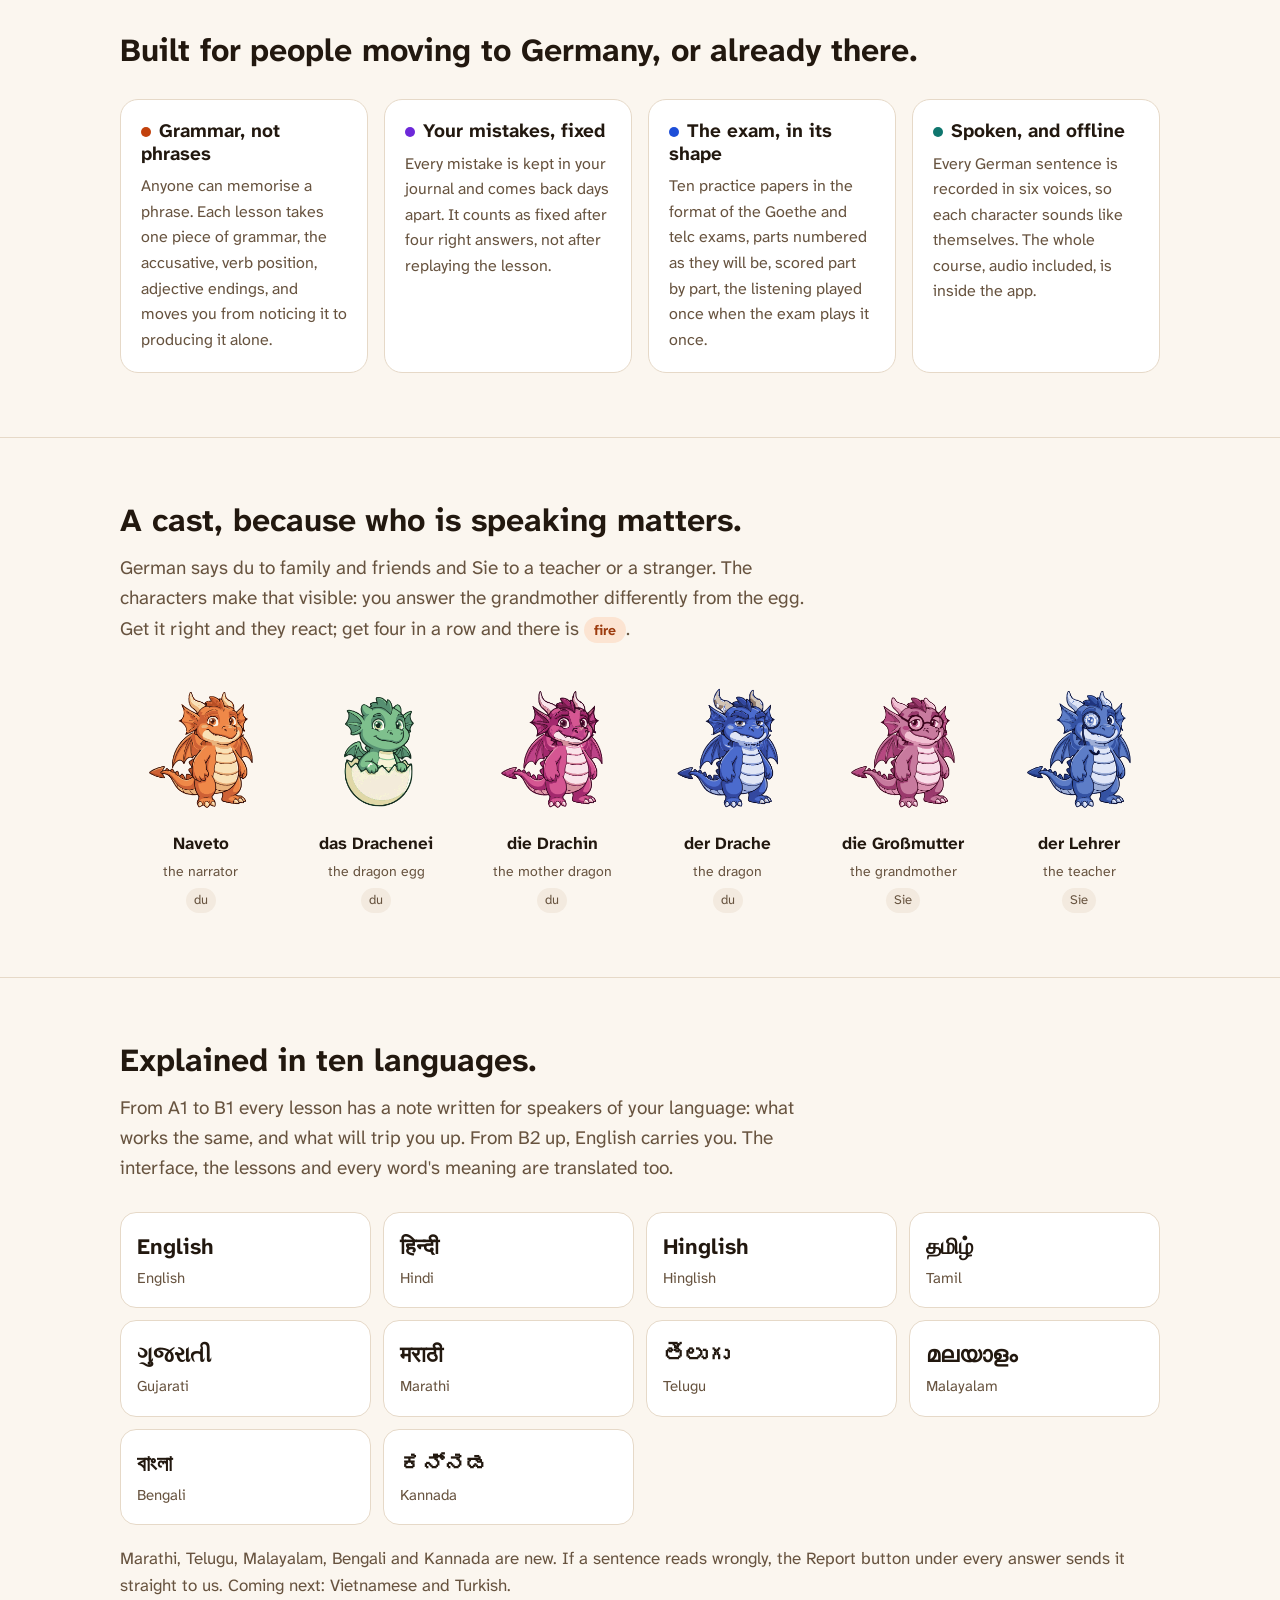
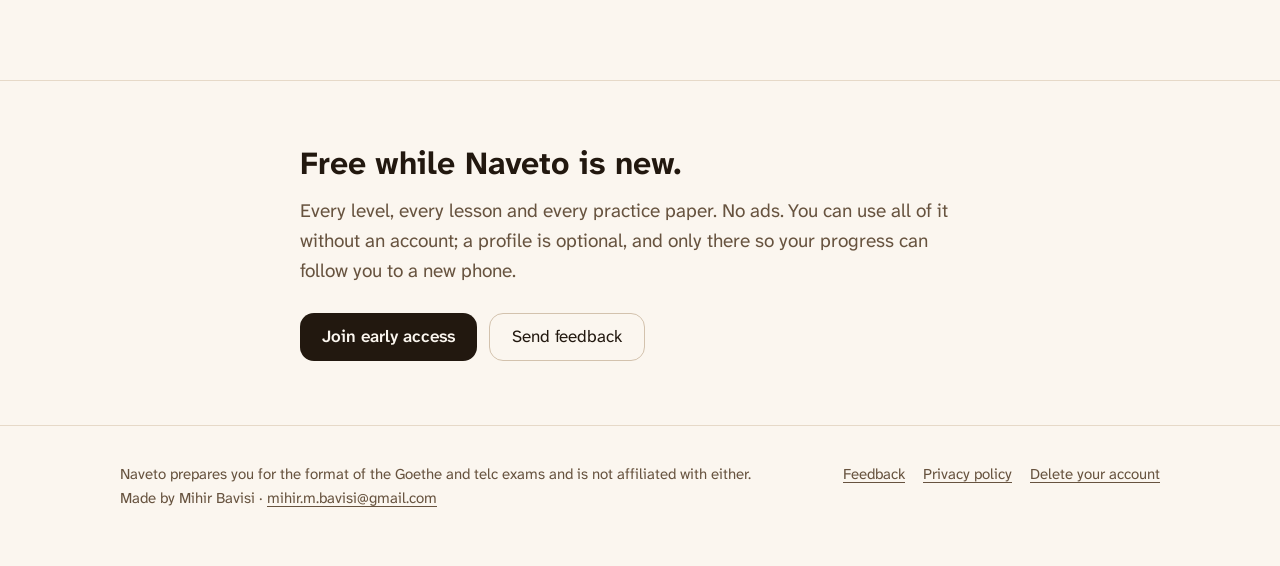
==== commit d23eff91: "Early-access page at /join/; home page links to it Co-Authored-By: Claude Opus 5.5 <noreply@anthropi" ====
--- a/index.html
+++ b/index.html
@@ -31,13 +31,13 @@
 <section class="hero">
   <div class="wrap">
     <div>
-      <span class="pill">In testing on Android · iPhone next</span>
+      <span class="pill">Free early access on Android and iPhone</span>
       <h1>German grammar, explained in the language you think in.</h1>
       <p class="lede">Naveto teaches German from A1 to C2. Every rule from A1 to B1 is
       written to contrast German with Hindi, Hinglish, Tamil, Gujarati, Marathi, Telugu, Malayalam, Bengali, Kannada or English, and every German sentence is
       spoken aloud, offline.</p>
       <div class="cta">
-        <a class="btn" href="mailto:mihir.m.bavisi@gmail.com?subject=Naveto%20testing">Ask to join the test</a>
+        <a class="btn" href="/join/">Join early access</a>
         <a class="btn ghost" href="#why">See how it teaches</a>
       </div>
     </div>
@@ -165,7 +165,7 @@
     No ads. You can use all of it without an account; a profile is optional, and only
     there so your progress can follow you to a new phone.</p>
     <div class="cta">
-      <a class="btn" href="mailto:mihir.m.bavisi@gmail.com?subject=Naveto%20testing">Ask to join the test</a>
+      <a class="btn" href="/join/">Join early access</a>
       <a class="btn ghost" href="/feedback/">Send feedback</a>
     </div>
   </div>
--- a/site.css
+++ b/site.css
@@ -154,6 +154,10 @@
 .doc hr { border: 0; border-top: 1px solid var(--border); margin: 2.5rem 0 0; }
 .doc .foot-note { color: var(--muted); font-size: 15px; margin-top: 1.5rem; }
 .doc a { color: var(--text); }
+/* A button inside a document page keeps its own colours (27 Oct: the
+   join page's buttons were dark text on the dark button). */
+.doc a.btn { color: var(--on-ink); }
+.doc a.btn.ghost { color: var(--text); }
 
 @media (max-width: 900px) {
   .hero .wrap, .demo { grid-template-columns: 1fr; }
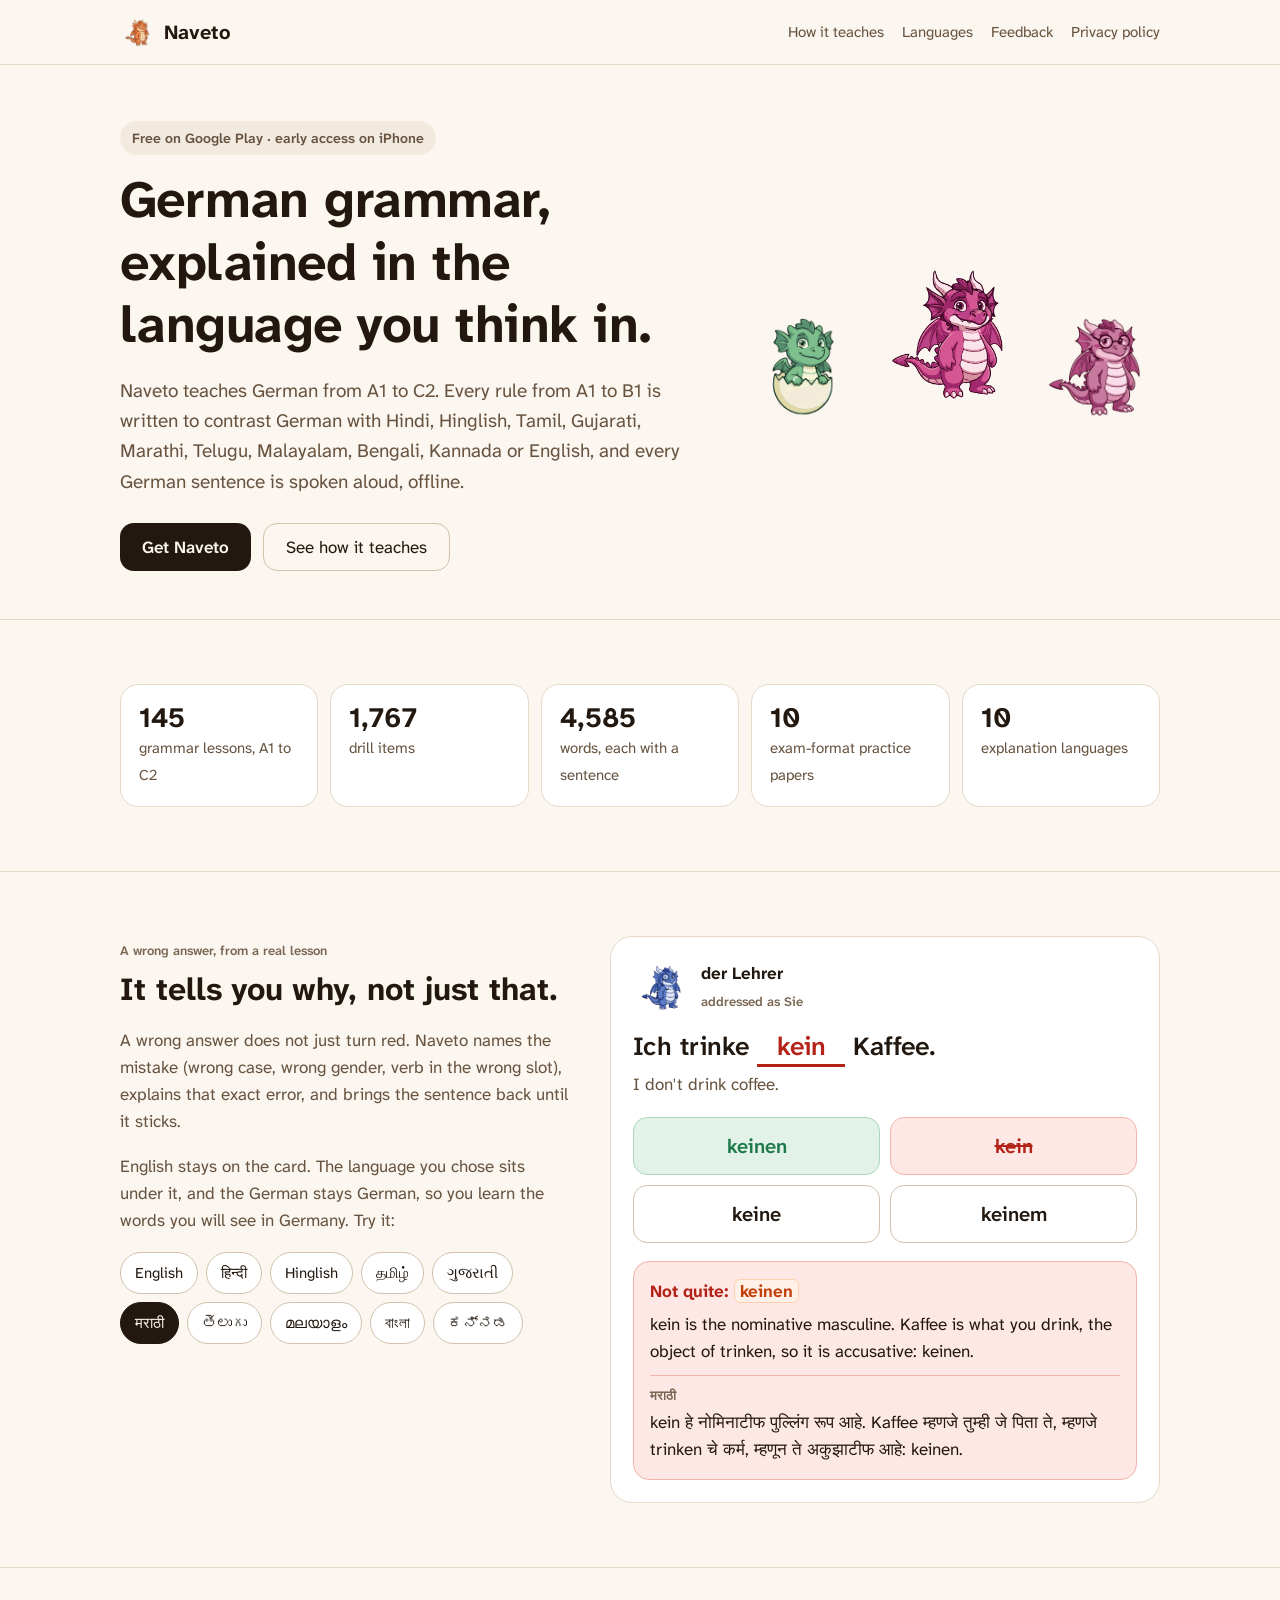
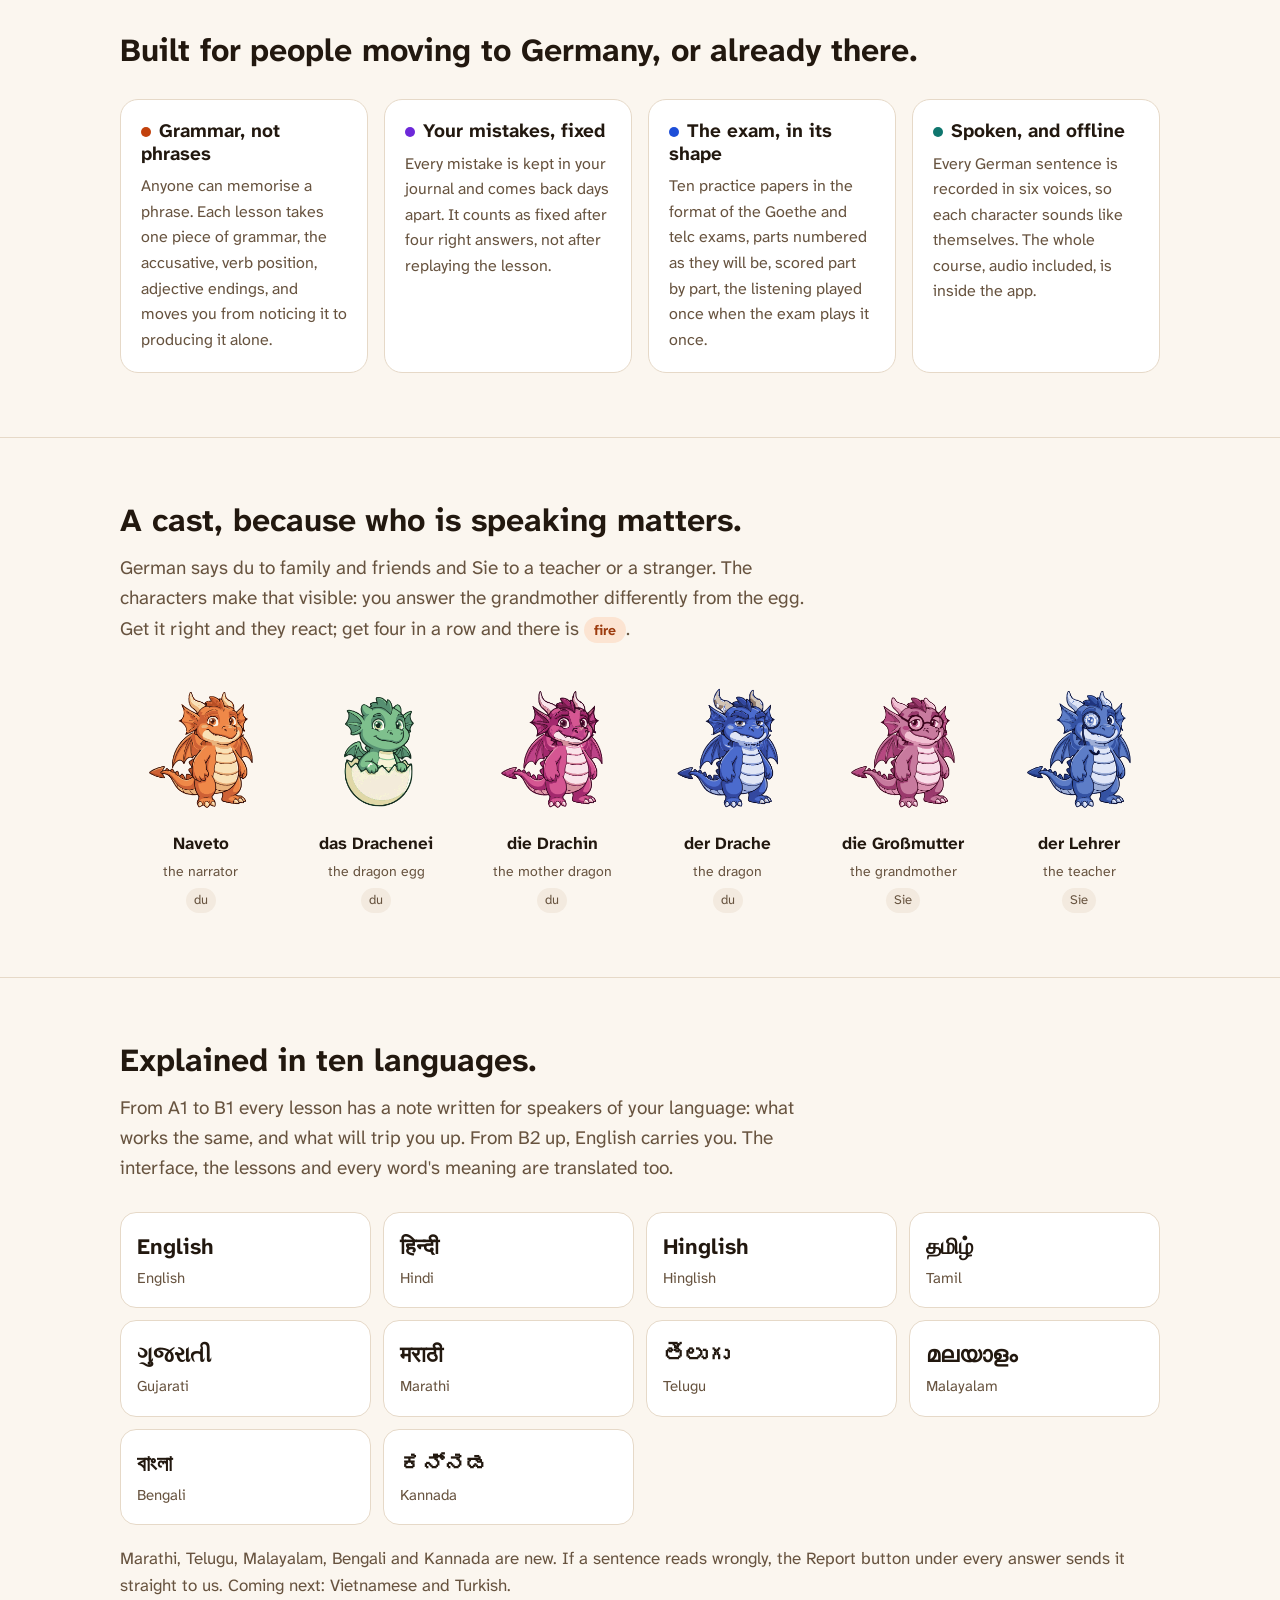
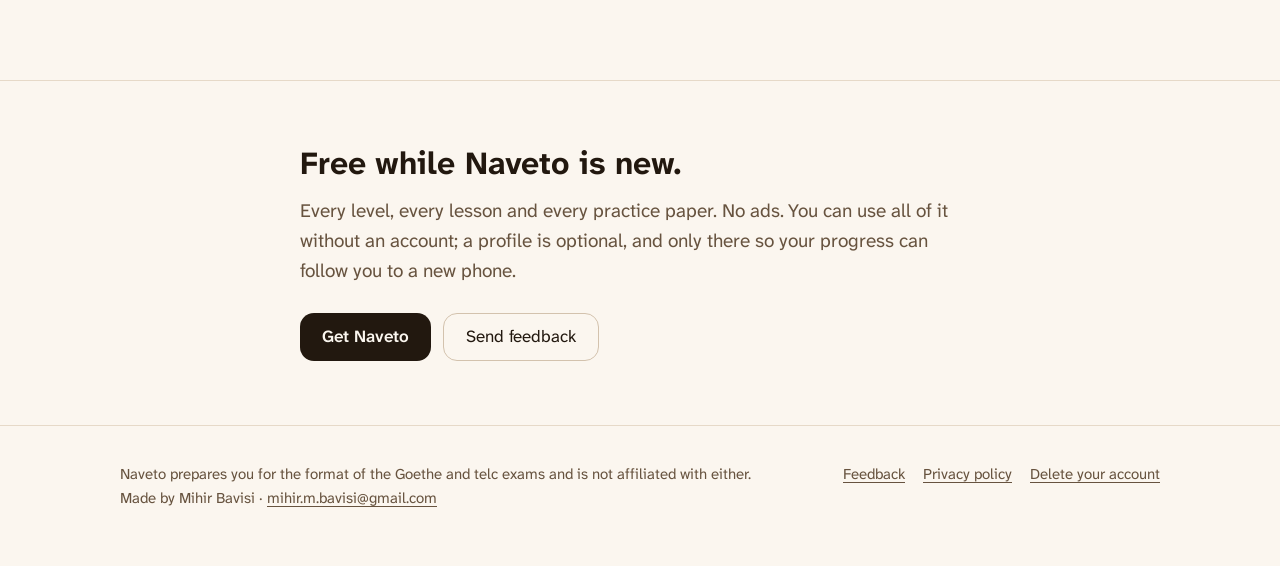
==== commit 4480d8b9: "Join page: Android installs from Google Play Co-Authored-By: Claude Opus 5.5 <noreply@anthropic.com>" ====
--- a/index.html
+++ b/index.html
@@ -31,13 +31,13 @@
 <section class="hero">
   <div class="wrap">
     <div>
-      <span class="pill">Free early access on Android and iPhone</span>
+      <span class="pill">Free on Google Play · early access on iPhone</span>
       <h1>German grammar, explained in the language you think in.</h1>
       <p class="lede">Naveto teaches German from A1 to C2. Every rule from A1 to B1 is
       written to contrast German with Hindi, Hinglish, Tamil, Gujarati, Marathi, Telugu, Malayalam, Bengali, Kannada or English, and every German sentence is
       spoken aloud, offline.</p>
       <div class="cta">
-        <a class="btn" href="/join/">Join early access</a>
+        <a class="btn" href="/join/">Get Naveto</a>
         <a class="btn ghost" href="#why">See how it teaches</a>
       </div>
     </div>
@@ -165,7 +165,7 @@
     No ads. You can use all of it without an account; a profile is optional, and only
     there so your progress can follow you to a new phone.</p>
     <div class="cta">
-      <a class="btn" href="/join/">Join early access</a>
+      <a class="btn" href="/join/">Get Naveto</a>
       <a class="btn ghost" href="/feedback/">Send feedback</a>
     </div>
   </div>
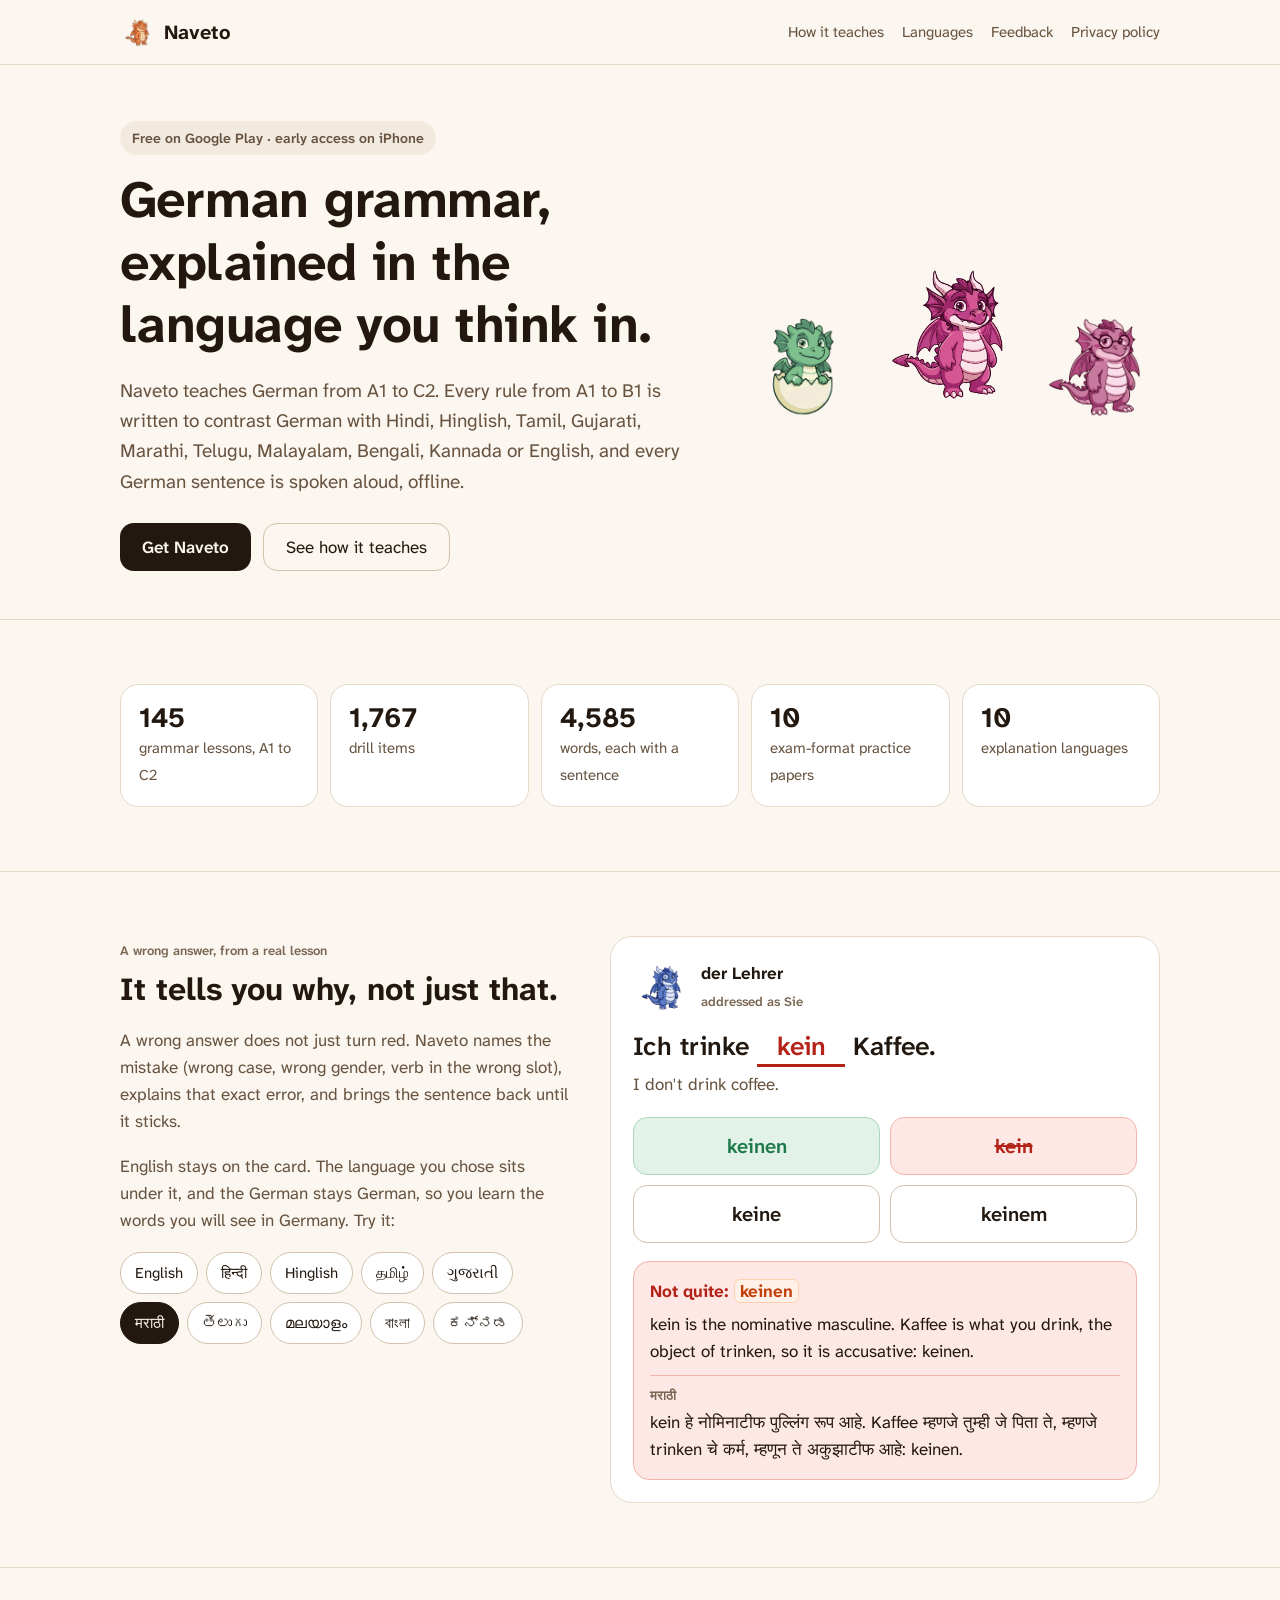
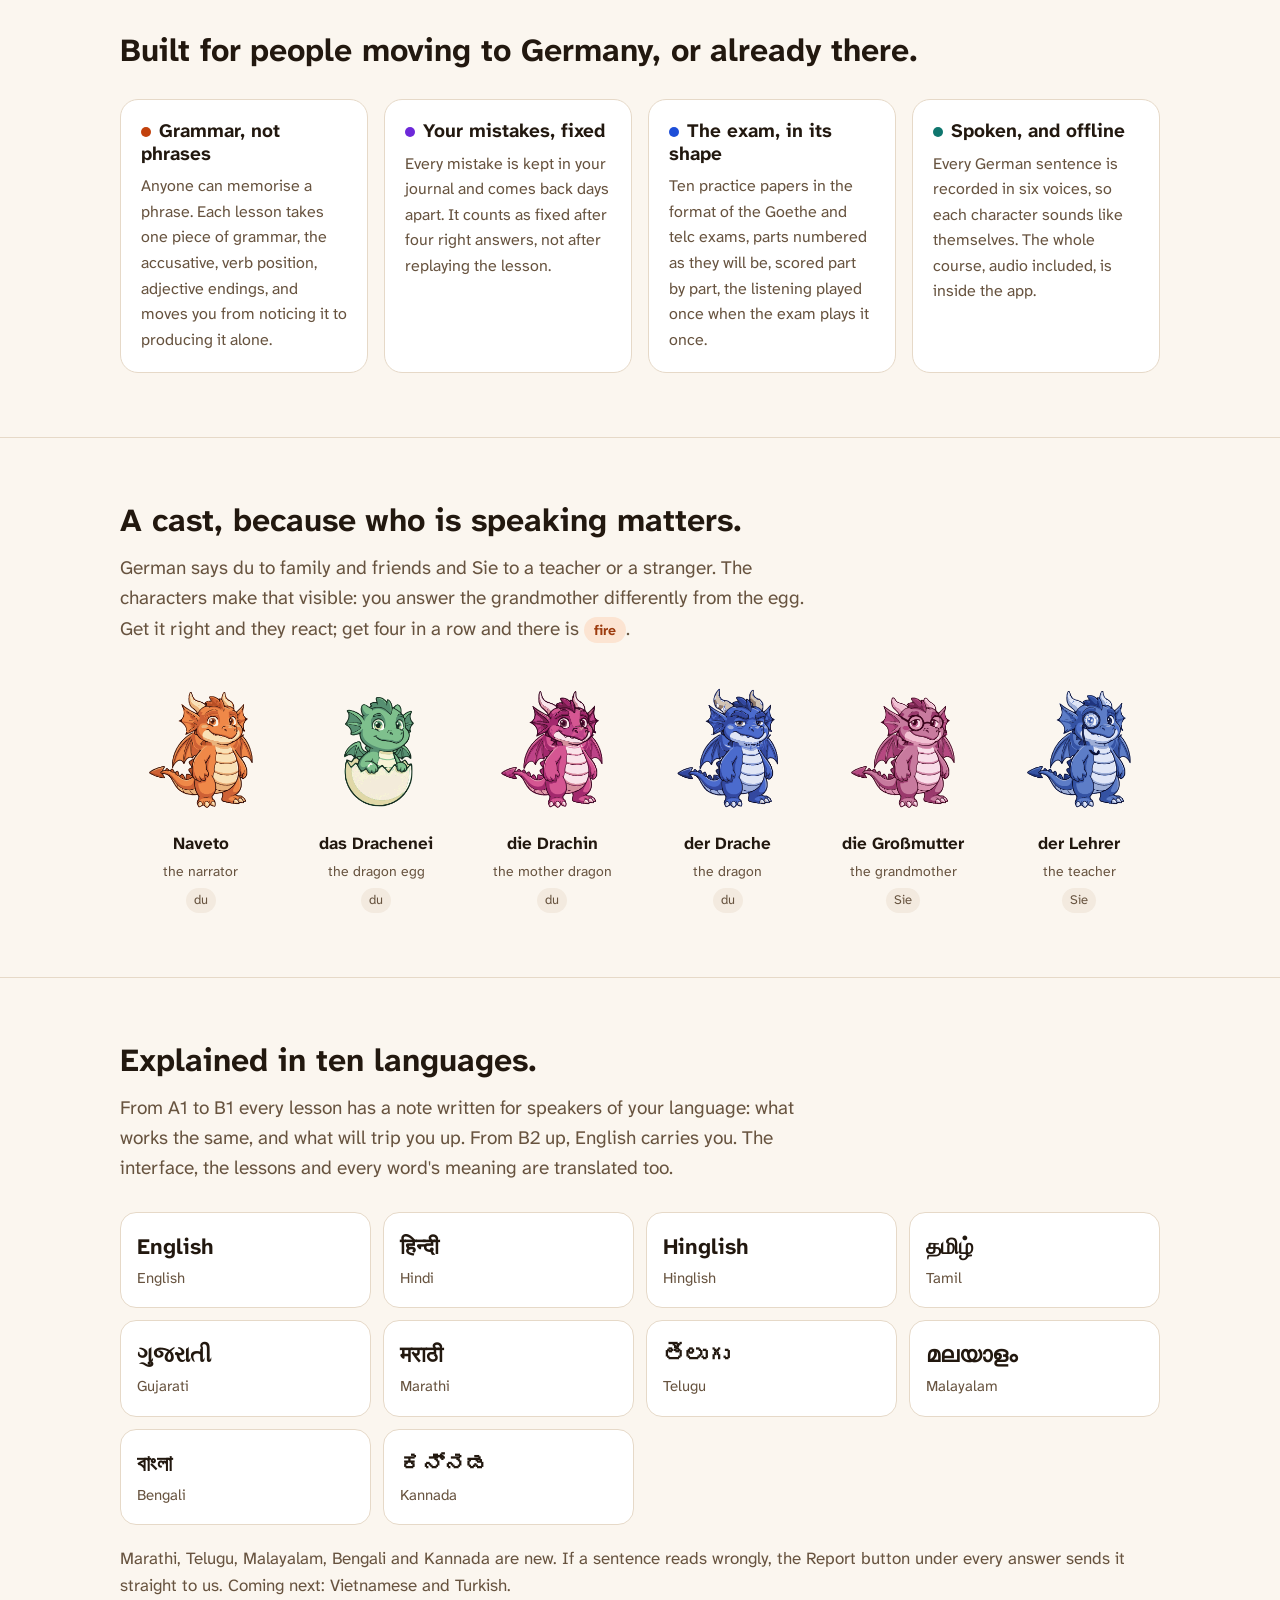
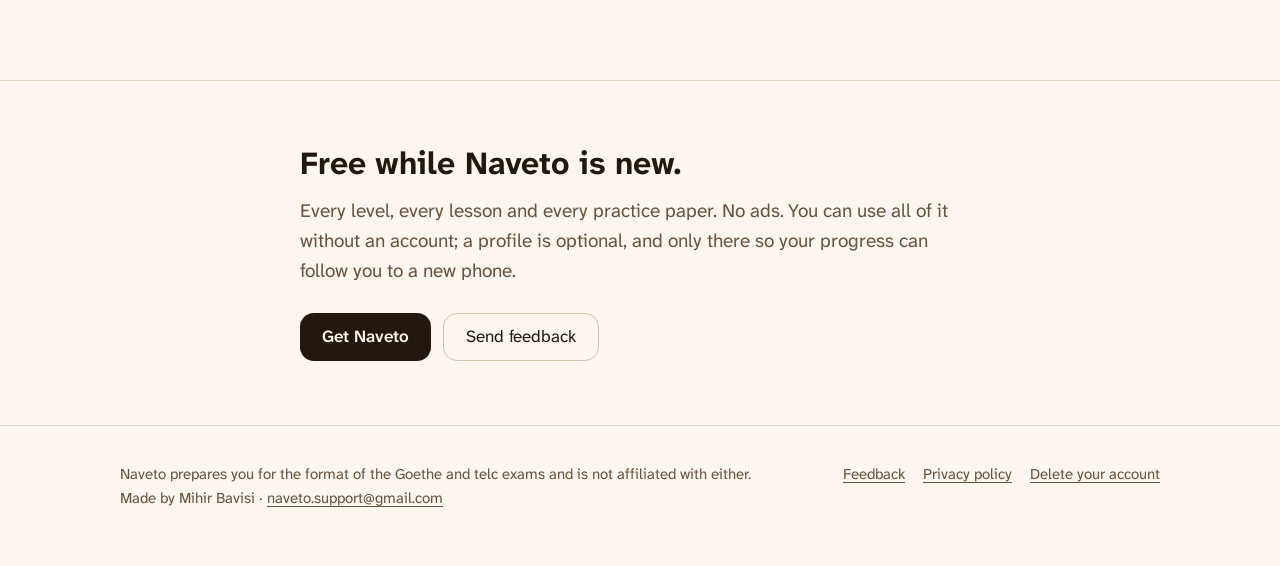
==== commit 973c4f5b: "Contact address: naveto.support@gmail.com (privacy policy 15 Nov) Co-Authored-By: Claude Opus 5.5 <n" ====
--- a/index.html
+++ b/index.html
@@ -176,7 +176,7 @@
   <div class="wrap">
     <div>Naveto prepares you for the format of the Goethe and telc exams and is not
     affiliated with either.<br>Made by Mihir Bavisi ·
-    <a href="mailto:mihir.m.bavisi@gmail.com">mihir.m.bavisi@gmail.com</a></div>
+    <a href="mailto:naveto.support@gmail.com">naveto.support@gmail.com</a></div>
     <nav aria-label="Legal">
       <a href="/feedback/">Feedback</a>
       <a href="/privacy/">Privacy policy</a>
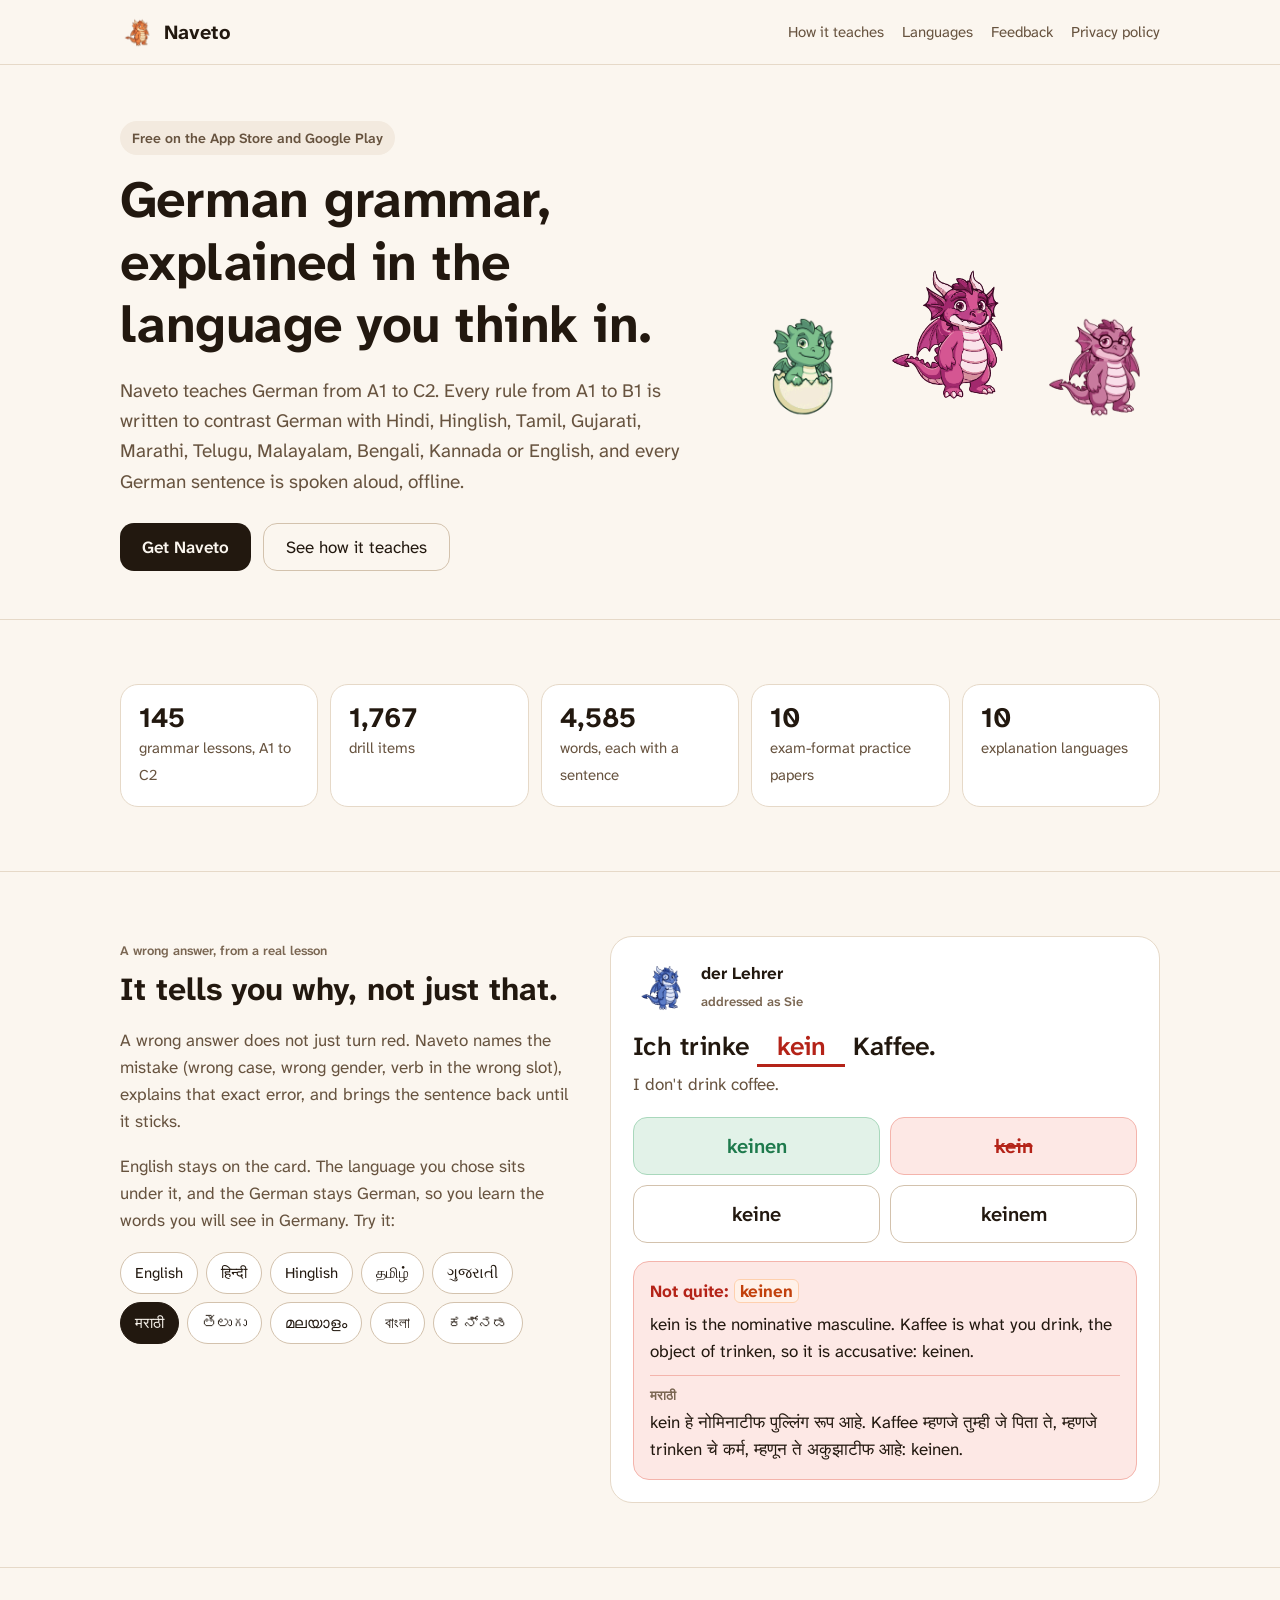
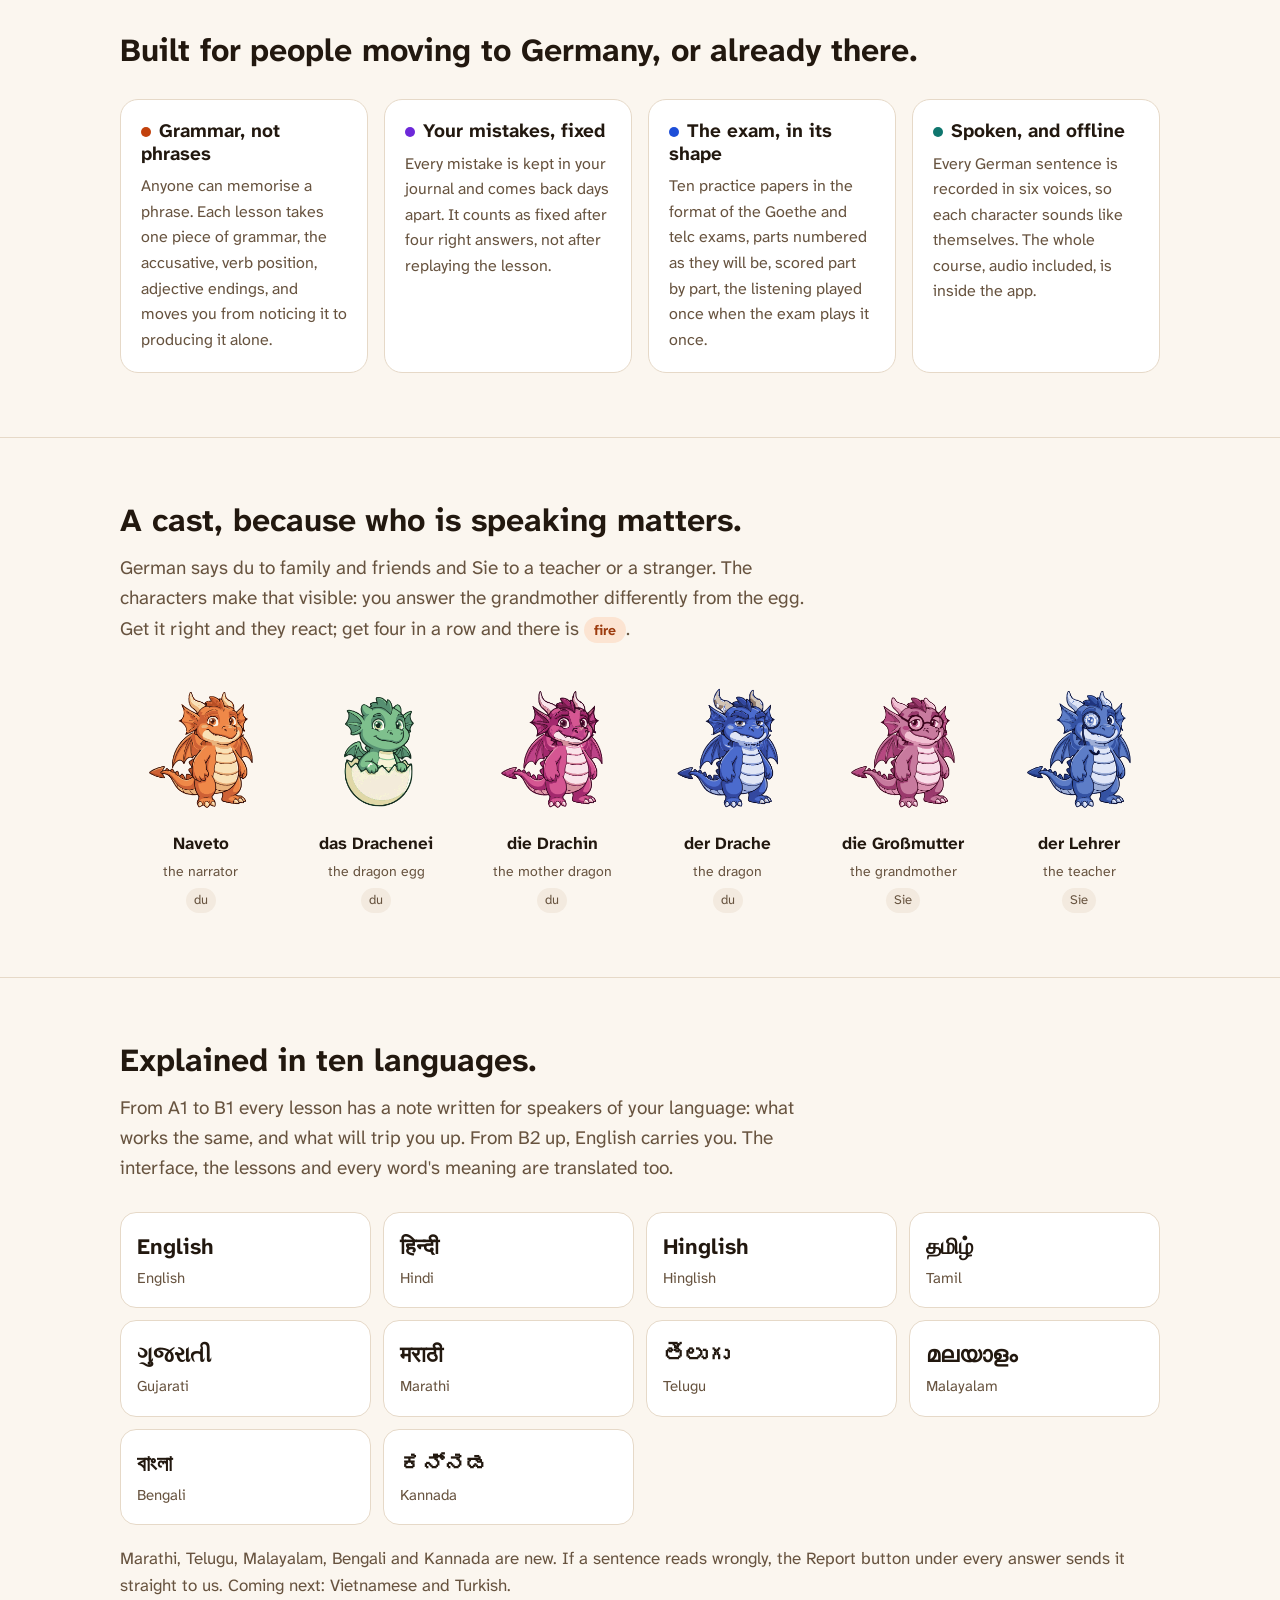
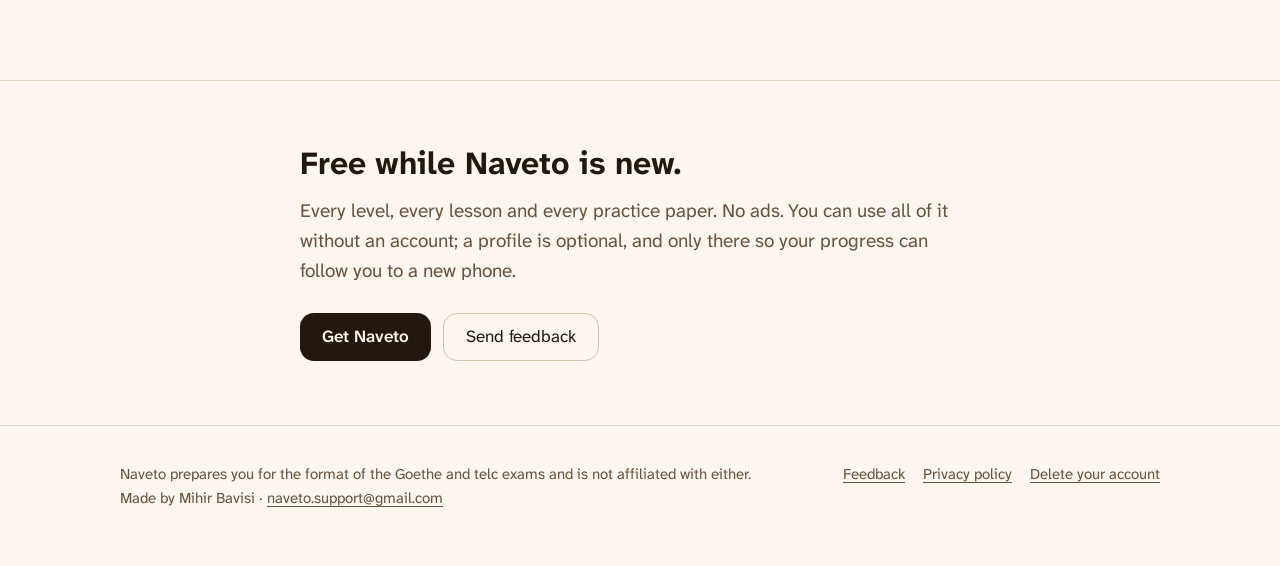
==== commit 0bbb9720: "Join page: App Store and Google Play, no beta steps Co-Authored-By: Claude Opus 5.5 <noreply@anthrop" ====
--- a/index.html
+++ b/index.html
@@ -31,7 +31,7 @@
 <section class="hero">
   <div class="wrap">
     <div>
-      <span class="pill">Free on Google Play · early access on iPhone</span>
+      <span class="pill">Free on the App Store and Google Play</span>
       <h1>German grammar, explained in the language you think in.</h1>
       <p class="lede">Naveto teaches German from A1 to C2. Every rule from A1 to B1 is
       written to contrast German with Hindi, Hinglish, Tamil, Gujarati, Marathi, Telugu, Malayalam, Bengali, Kannada or English, and every German sentence is
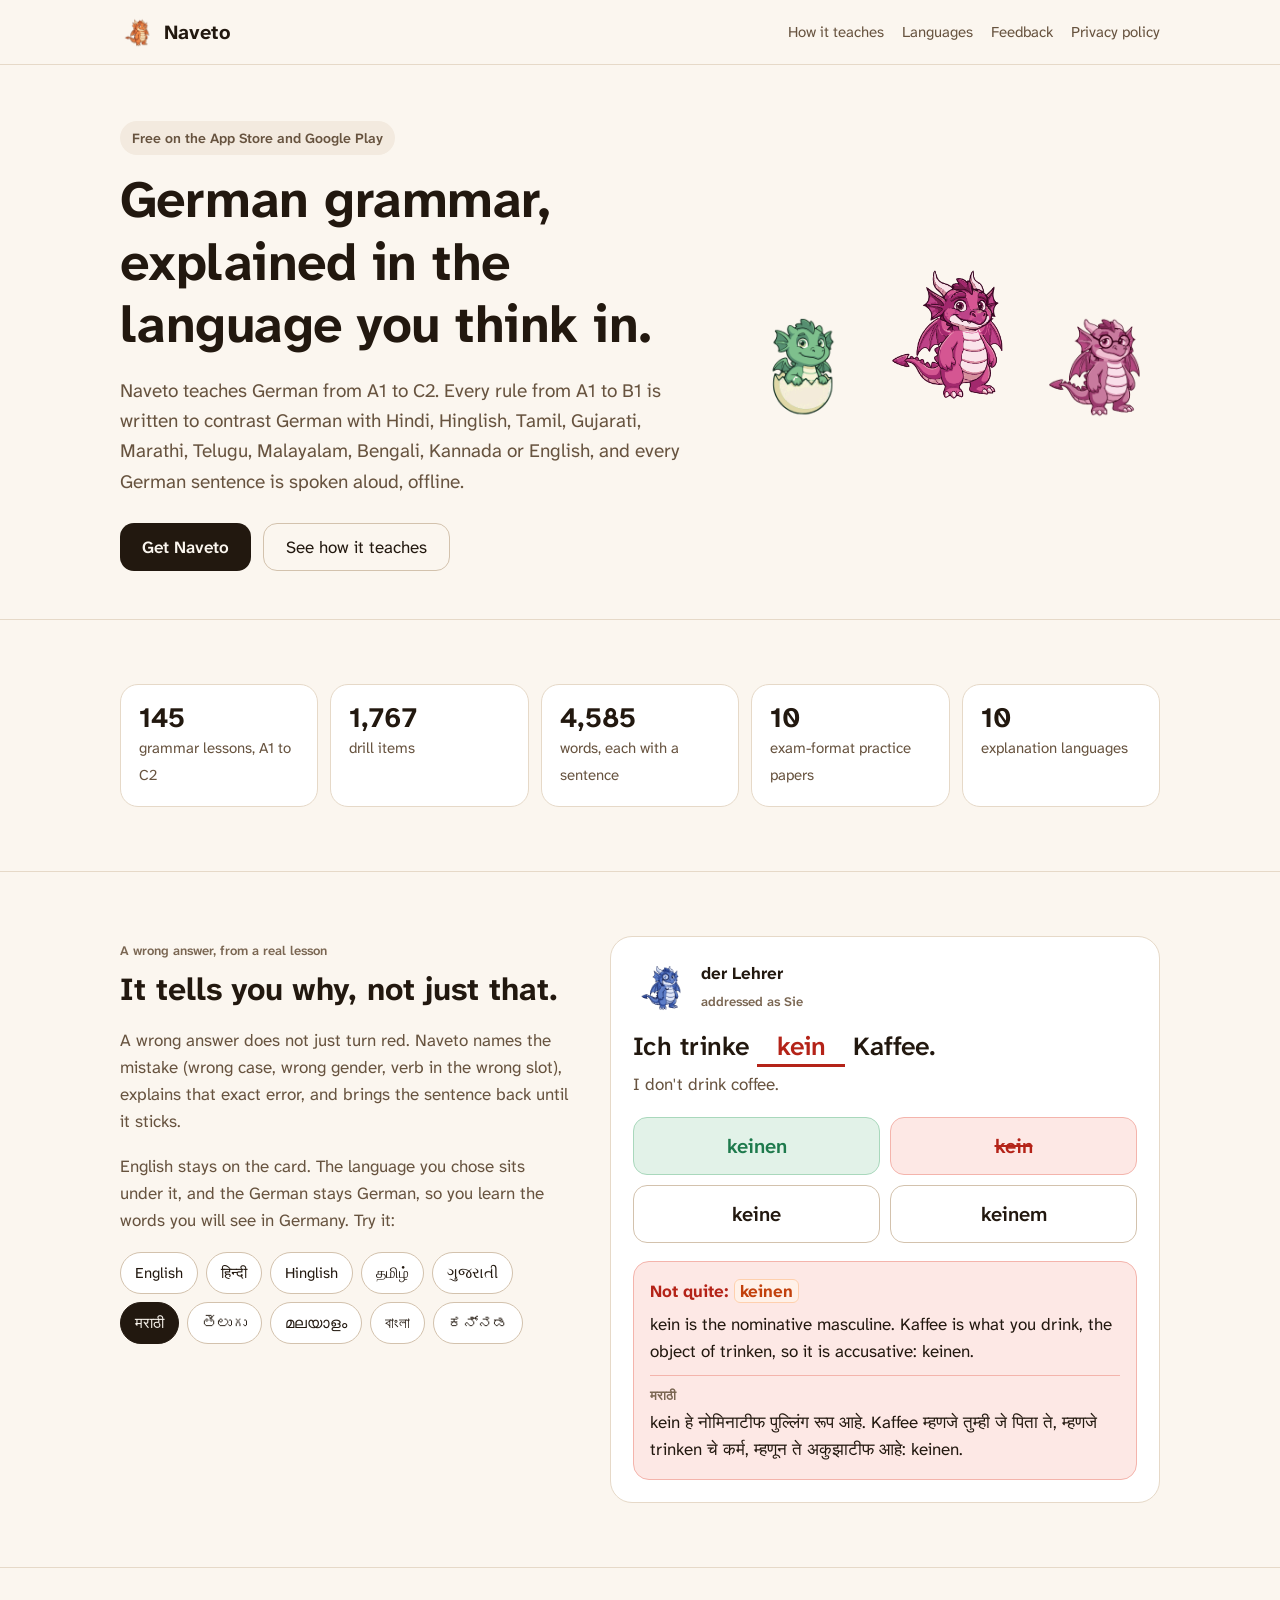
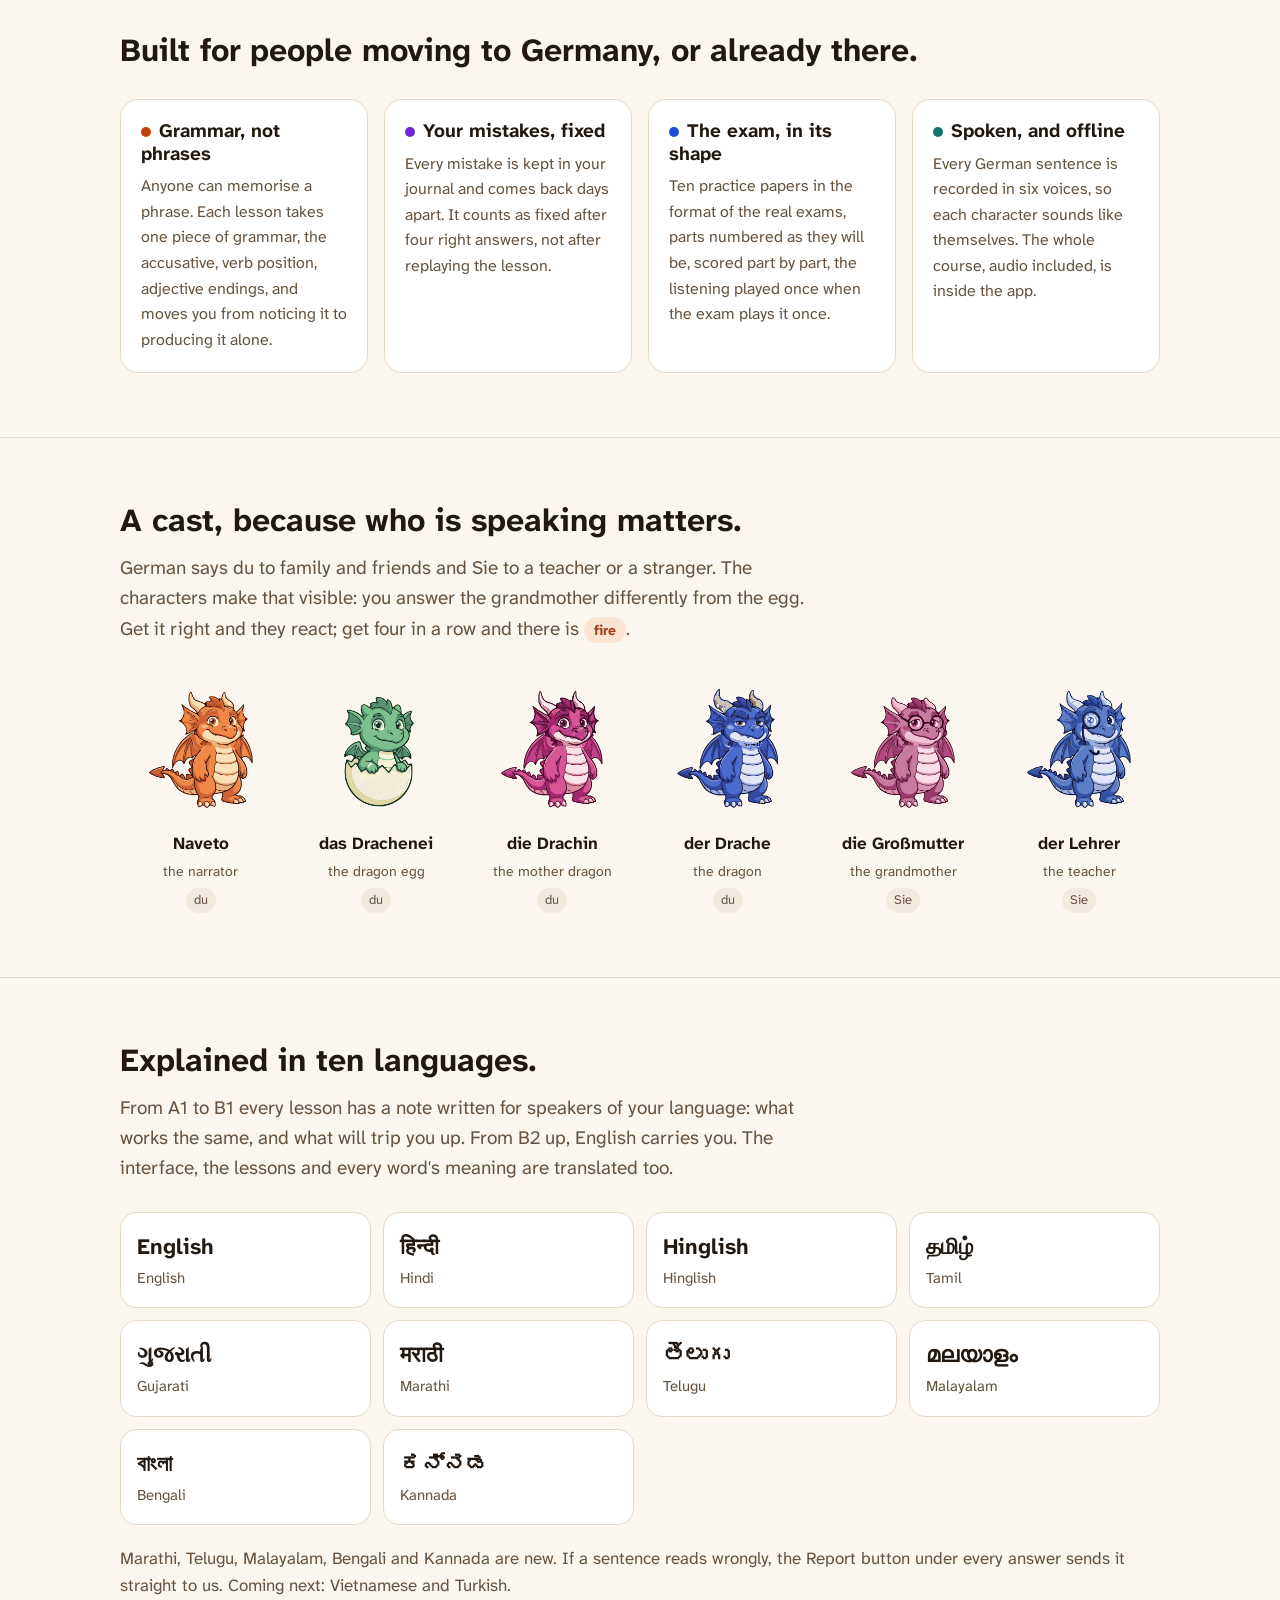
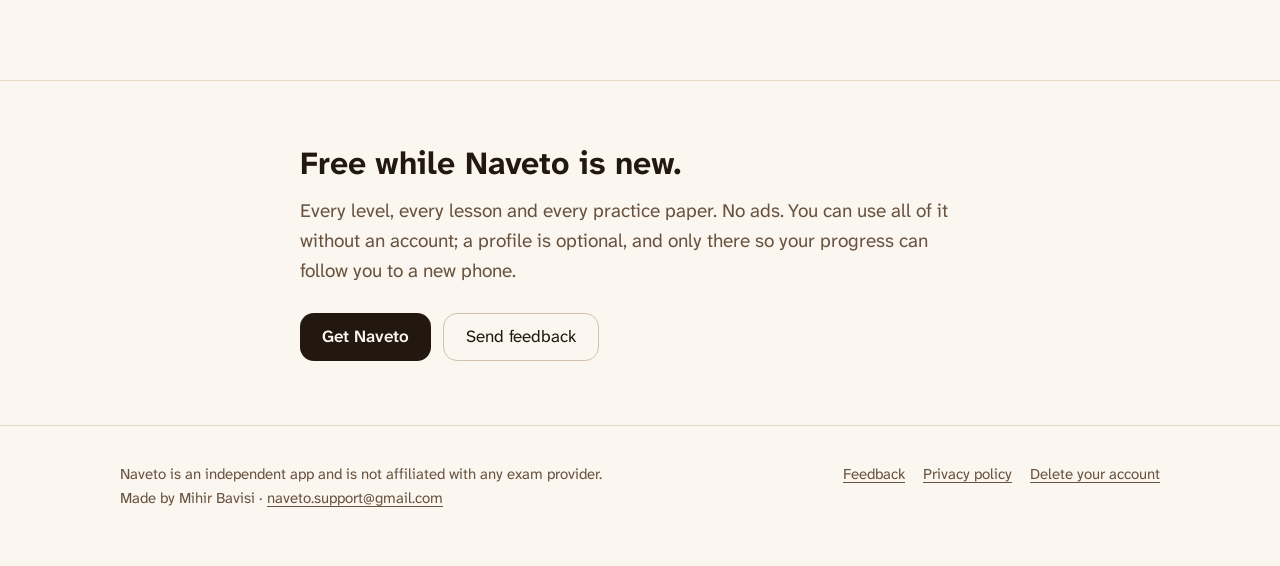
==== commit ebacab35: "Home page: no exam-provider names Co-Authored-By: Claude Opus 5.5 <noreply@anthropic.com> Claude-Ses" ====
--- a/index.html
+++ b/index.html
@@ -113,7 +113,7 @@
       </div>
       <div class="feature">
         <h3><span class="dot" style="background:var(--nom)"></span>The exam, in its shape</h3>
-        <p>Ten practice papers in the format of the Goethe and telc exams,
+        <p>Ten practice papers in the format of the real exams,
         parts numbered as they will be, scored part by part, the listening played
         once when the exam plays it once.</p>
       </div>
@@ -174,8 +174,8 @@
 
 <footer class="foot">
   <div class="wrap">
-    <div>Naveto prepares you for the format of the Goethe and telc exams and is not
-    affiliated with either.<br>Made by Mihir Bavisi ·
+    <div>Naveto is an independent app and is not affiliated with any exam
+    provider.<br>Made by Mihir Bavisi ·
     <a href="mailto:naveto.support@gmail.com">naveto.support@gmail.com</a></div>
     <nav aria-label="Legal">
       <a href="/feedback/">Feedback</a>
